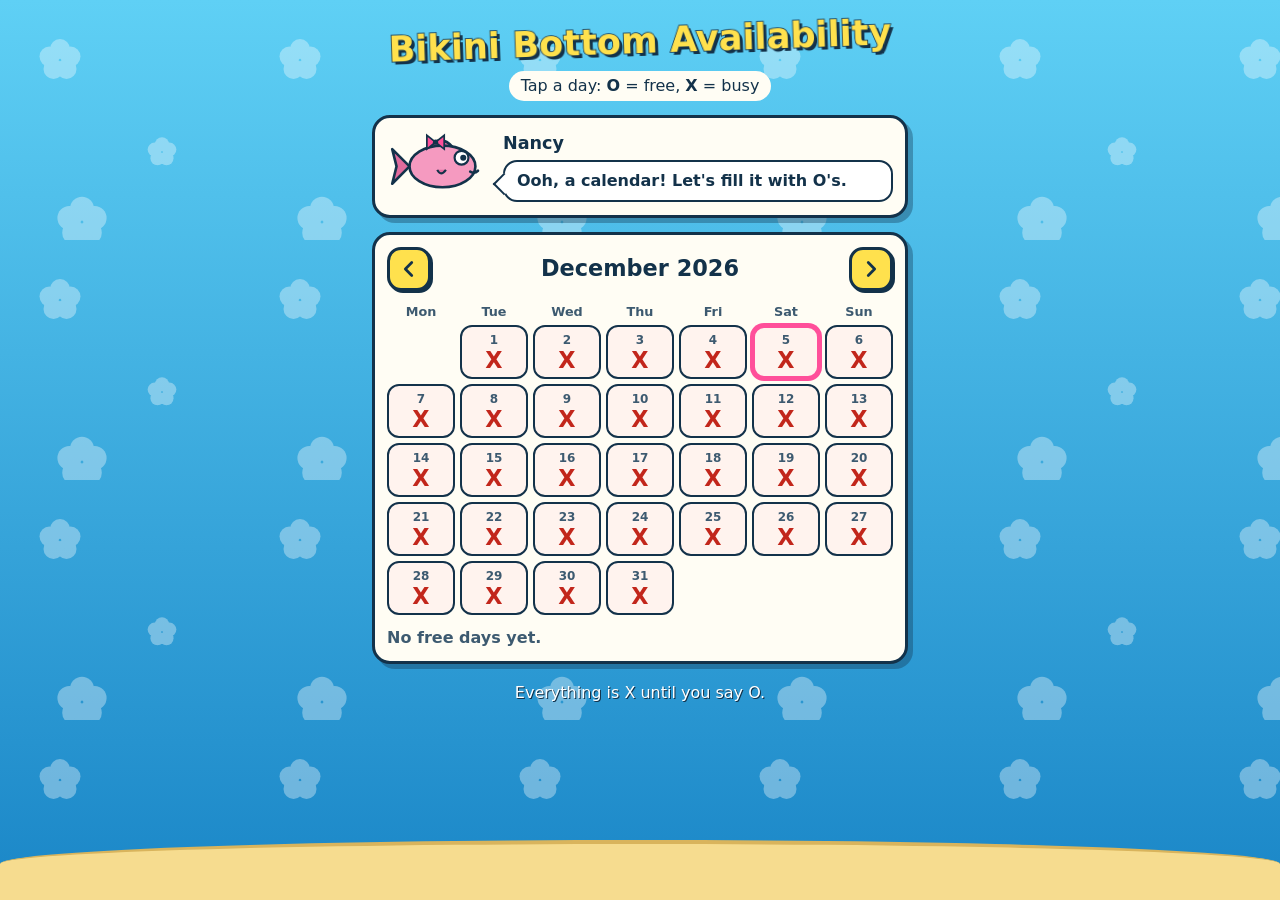
==== index.html @ 082f7598 "Add incidental fish cast with monthly featured fish and reactions" ====
<!DOCTYPE html>
<html lang="en">
<head>
  <meta charset="UTF-8">
  <meta name="viewport" content="width=device-width, initial-scale=1">
  <meta name="description" content="Bikini Bottom availability — mark each day O (free) or X (busy).">
  <title>Bikini Bottom Availability</title>
  <link rel="stylesheet" href="style.css">
  <script src="app.js" defer></script>
</head>
<body>
  <div class="bubbles" aria-hidden="true"><span></span><span></span><span></span><span></span><span></span><span></span></div>
  <div class="swimmers" aria-hidden="true"><span></span><span></span></div>
  <header class="site-header">
    <div class="wrap">
      <h1>Bikini Bottom Availability</h1>
      <p class="tagline">Tap a day: <strong>O</strong> = free, <strong>X</strong> = busy</p>
    </div>
  </header>

  <main class="wrap">
    <section class="card cast" aria-label="Fish of the month">
      <div id="cast-art" class="cast-art" aria-hidden="true"></div>
      <div class="cast-text">
        <h2 id="cast-name" class="cast-name">Fish</h2>
        <p id="cast-line" class="cast-line" aria-live="polite"></p>
      </div>
    </section>

    <section class="card calendar" aria-labelledby="month-label">
      <div class="calendar-nav">
        <button type="button" class="icon-btn" id="prev-month" aria-label="Previous month">
          <svg viewBox="0 0 24 24" width="22" height="22" fill="none" stroke="currentColor" stroke-width="3" stroke-linecap="round" stroke-linejoin="round" aria-hidden="true">
            <path d="M15 5l-7 7 7 7"></path>
          </svg>
        </button>
        <h2 id="month-label" class="month-label">Month</h2>
        <button type="button" class="icon-btn" id="next-month" aria-label="Next month">
          <svg viewBox="0 0 24 24" width="22" height="22" fill="none" stroke="currentColor" stroke-width="3" stroke-linecap="round" stroke-linejoin="round" aria-hidden="true">
            <path d="M9 5l7 7-7 7"></path>
          </svg>
        </button>
      </div>

      <div class="weekdays" aria-hidden="true">
        <span>Mon</span><span>Tue</span><span>Wed</span><span>Thu</span><span>Fri</span><span>Sat</span><span>Sun</span>
      </div>
      <div id="calendar-grid" class="calendar-grid"></div>

      <div class="calendar-footer">
        <p id="month-summary" class="month-summary" aria-live="polite"></p>
        <button type="button" class="btn" id="today-btn">Today</button>
      </div>
    </section>
  </main>

  <footer class="site-footer">
    <div class="wrap">
      <p>Everything is X until you say O.</p>
    </div>
  </footer>
</body>
</html>
---- style.css ----
/* Bikini Bottom Availability — ocean, sky flowers, sand */
:root {
  color-scheme: light dark;
  --sea-top: #5fd0f5;
  --sea-bottom: #1a86c7;
  --sand: #f6dc8f;
  --sand-edge: #d9b45c;
  --flower: rgba(255, 255, 255, 0.35);
  --surface: #fffdf4;
  --text: #13324a;
  --text-soft: #3d5a70;
  --line: #13324a;
  --free: #11804a;
  --free-bg: #c9f3d8;
  --busy: #c2261b;
  --busy-bg: #fff3ee;
  --accent: #ff4f9a;
  --yellow: #ffe14d;
  --radius: 18px;
  --font-cartoon: "Chalkboard SE", "Comic Sans MS", "Marker Felt", "Arial Rounded MT Bold", system-ui, sans-serif;
  font-family: system-ui, -apple-system, "Segoe UI", Roboto, sans-serif;
}

@media (prefers-color-scheme: dark) {
  :root {
    --sea-top: #0b3557;
    --sea-bottom: #04131f;
    --sand: #3b3324;
    --sand-edge: #5a4c30;
    --flower: rgba(120, 220, 255, 0.12);
    --surface: #0f2233;
    --text: #e6f6ff;
    --text-soft: #a9c6d8;
    --line: #6fd2ff;
    --free: #6ff0a6;
    --free-bg: #12402b;
    --busy: #ff9b8f;
    --busy-bg: #1a2a3a;
    --accent: #ff7ab8;
    --yellow: #ffe680;
  }
}

* { box-sizing: border-box; }

body {
  position: relative;
  min-height: 100vh;
  margin: 0;
  overflow-x: hidden;
  color: var(--text);
  line-height: 1.4;
  background: linear-gradient(var(--sea-top), var(--sea-bottom)) fixed;
}

/* Sky flowers: a tiled SVG layer tinted by --flower via mask */
body::before {
  content: "";
  position: fixed;
  inset: 0;
  z-index: -1;
  background: var(--flower);
  -webkit-mask: url("data:image/svg+xml,%3Csvg xmlns='http://www.w3.org/2000/svg' width='240' height='240'%3E%3Cg%3E%3Ccircle cx='60' cy='49' r='10'/%3E%3Ccircle cx='70.5' cy='56.6' r='10'/%3E%3Ccircle cx='66.5' cy='68.9' r='10'/%3E%3Ccircle cx='53.5' cy='68.9' r='10'/%3E%3Ccircle cx='49.5' cy='56.6' r='10'/%3E%3C/g%3E%3Cg transform='translate(120 110) scale(.7)'%3E%3Ccircle cx='60' cy='49' r='10'/%3E%3Ccircle cx='70.5' cy='56.6' r='10'/%3E%3Ccircle cx='66.5' cy='68.9' r='10'/%3E%3Ccircle cx='53.5' cy='68.9' r='10'/%3E%3Ccircle cx='49.5' cy='56.6' r='10'/%3E%3C/g%3E%3Cg transform='translate(10 150) scale(1.2)'%3E%3Ccircle cx='60' cy='49' r='10'/%3E%3Ccircle cx='70.5' cy='56.6' r='10'/%3E%3Ccircle cx='66.5' cy='68.9' r='10'/%3E%3Ccircle cx='53.5' cy='68.9' r='10'/%3E%3Ccircle cx='49.5' cy='56.6' r='10'/%3E%3C/g%3E%3C/svg%3E") 0 0 / 240px 240px;
  mask: url("data:image/svg+xml,%3Csvg xmlns='http://www.w3.org/2000/svg' width='240' height='240'%3E%3Cg%3E%3Ccircle cx='60' cy='49' r='10'/%3E%3Ccircle cx='70.5' cy='56.6' r='10'/%3E%3Ccircle cx='66.5' cy='68.9' r='10'/%3E%3Ccircle cx='53.5' cy='68.9' r='10'/%3E%3Ccircle cx='49.5' cy='56.6' r='10'/%3E%3C/g%3E%3Cg transform='translate(120 110) scale(.7)'%3E%3Ccircle cx='60' cy='49' r='10'/%3E%3Ccircle cx='70.5' cy='56.6' r='10'/%3E%3Ccircle cx='66.5' cy='68.9' r='10'/%3E%3Ccircle cx='53.5' cy='68.9' r='10'/%3E%3Ccircle cx='49.5' cy='56.6' r='10'/%3E%3C/g%3E%3Cg transform='translate(10 150) scale(1.2)'%3E%3Ccircle cx='60' cy='49' r='10'/%3E%3Ccircle cx='70.5' cy='56.6' r='10'/%3E%3Ccircle cx='66.5' cy='68.9' r='10'/%3E%3Ccircle cx='53.5' cy='68.9' r='10'/%3E%3Ccircle cx='49.5' cy='56.6' r='10'/%3E%3C/g%3E%3C/svg%3E") 0 0 / 240px 240px;
}

/* Sandy sea floor */
body::after {
  content: "";
  position: fixed;
  left: 0;
  right: 0;
  bottom: 0;
  z-index: -1;
  height: 56px;
  background: var(--sand);
  border-top: 4px solid var(--sand-edge);
  border-radius: 50% 50% 0 0 / 24px 24px 0 0;
}

/* Rising bubbles */
.bubbles {
  position: fixed;
  inset: 0;
  z-index: -1;
  pointer-events: none;
  overflow: hidden;
}

.bubbles span {
  position: absolute;
  bottom: -40px;
  width: 14px;
  height: 14px;
  border: 2px solid rgba(255, 255, 255, 0.7);
  border-radius: 50%;
  animation: rise 11s linear infinite;
}

.bubbles span:nth-child(1) { left: 6%; animation-delay: 0s; }
.bubbles span:nth-child(2) { left: 18%; width: 22px; height: 22px; animation-delay: 4s; animation-duration: 14s; }
.bubbles span:nth-child(3) { left: 35%; width: 10px; height: 10px; animation-delay: 7s; }
.bubbles span:nth-child(4) { left: 62%; width: 18px; height: 18px; animation-delay: 2s; animation-duration: 13s; }
.bubbles span:nth-child(5) { left: 80%; animation-delay: 6s; }
.bubbles span:nth-child(6) { left: 92%; width: 24px; height: 24px; animation-delay: 9s; animation-duration: 16s; }

@keyframes rise {
  to { transform: translate(12px, -110vh); }
}

/* Silhouette fish drifting across the background */
.swimmers {
  position: fixed;
  inset: 0;
  z-index: -1;
  pointer-events: none;
  overflow: hidden;
}

.swimmers span {
  position: absolute;
  left: -80px;
  width: 54px;
  height: 30px;
  background: rgba(19, 50, 74, 0.22);
  clip-path: polygon(0 15%, 22% 50%, 0 85%, 10% 50%, 0 15%, 30% 50%, 0 85%, 28% 50%, 45% 10%, 85% 15%, 100% 50%, 85% 85%, 45% 90%, 28% 50%);
  border-radius: 50%;
  animation: swim 26s linear infinite;
}

.swimmers span:nth-child(1) { top: 30%; }
.swimmers span:nth-child(2) { top: 62%; width: 36px; height: 20px; animation-duration: 34s; animation-delay: -14s; }

@keyframes swim {
  to { transform: translateX(calc(100vw + 160px)); }
}

@media (prefers-reduced-motion: reduce) {
  .bubbles,
  .swimmers { display: none; }
  .cast-art.is-wiggling { animation: none; }
}

.wrap {
  max-width: 560px;
  margin: 0 auto;
  padding: 0 12px;
}

.site-header { padding: 22px 0 14px; text-align: center; }

.site-header h1 {
  margin: 0;
  font-family: var(--font-cartoon);
  font-size: clamp(1.6rem, 7vw, 2.2rem);
  line-height: 1.1;
  color: var(--yellow);
  -webkit-text-stroke: 1.5px #13324a;
  paint-order: stroke fill;
  text-shadow: 3px 3px 0 #13324a;
  transform: rotate(-2deg);
}

.tagline {
  display: inline-block;
  margin: 10px 0 0;
  padding: 4px 12px;
  border-radius: 999px;
  background: var(--surface);
  color: var(--text);
}

.card {
  background: var(--surface);
  border: 3px solid var(--line);
  border-radius: var(--radius);
  padding: 12px;
  box-shadow: 5px 5px 0 rgba(19, 50, 74, 0.35);
}

.cast {
  display: flex;
  align-items: center;
  gap: 12px;
  margin-bottom: 14px;
}

.cast-art {
  flex: none;
  width: 104px;
  transform-origin: 50% 60%;
}

.cast-art svg { display: block; width: 100%; height: auto; }

.cast-art.is-wiggling { animation: wiggle 0.5s ease-in-out; }

@keyframes wiggle {
  25% { transform: rotate(-8deg) translateY(-3px); }
  50% { transform: rotate(6deg); }
  75% { transform: rotate(-3deg); }
}

.cast-text { position: relative; flex: 1; min-width: 0; }

.cast-name {
  margin: 0 0 4px;
  font-family: var(--font-cartoon);
  font-size: 1.1rem;
}

/* Speech bubble */
.cast-line {
  position: relative;
  margin: 0;
  padding: 8px 12px;
  border: 2px solid var(--line);
  border-radius: 14px;
  background: #fff;
  color: #13324a;
  font-weight: 600;
}

.cast-line::before {
  content: "";
  position: absolute;
  left: -9px;
  top: 14px;
  width: 14px;
  height: 14px;
  background: #fff;
  border-left: 2px solid var(--line);
  border-bottom: 2px solid var(--line);
  transform: rotate(45deg);
}

.calendar-nav {
  display: flex;
  align-items: center;
  justify-content: space-between;
  gap: 8px;
}

.month-label {
  margin: 0;
  font-family: var(--font-cartoon);
  font-size: 1.4rem;
  text-align: center;
}

.icon-btn,
.btn {
  min-width: 44px;
  min-height: 44px;
  border: 3px solid var(--line);
  border-radius: 14px;
  background: var(--yellow);
  color: #13324a;
  font: inherit;
  font-weight: 700;
  cursor: pointer;
  box-shadow: 2px 2px 0 var(--line);
}

.icon-btn:active,
.btn:active { transform: translate(2px, 2px); box-shadow: none; }

.icon-btn { display: grid; place-items: center; padding: 0; }
.btn { padding: 0 18px; font-family: var(--font-cartoon); }
.btn[hidden] { display: none; }

.icon-btn:focus-visible,
.btn:focus-visible,
.day:focus-visible {
  outline: 3px solid var(--accent);
  outline-offset: 2px;
}

.weekdays,
.calendar-grid {
  display: grid;
  grid-template-columns: repeat(7, 1fr);
  gap: 5px;
}

.weekdays {
  margin: 12px 0 4px;
  font-size: 0.8rem;
  font-weight: 700;
  color: var(--text-soft);
  text-align: center;
}

.day {
  display: flex;
  flex-direction: column;
  align-items: center;
  justify-content: center;
  min-height: 54px;
  padding: 4px 0;
  border: 2px solid var(--line);
  border-radius: 12px;
  background: var(--busy-bg);
  color: var(--text);
  font: inherit;
  cursor: pointer;
  -webkit-tap-highlight-color: transparent;
  transition: background-color 0.15s, transform 0.1s;
}

.day:active { transform: scale(0.94); }

.day-num { font-size: 0.75rem; font-weight: 600; color: var(--text-soft); }

.mark {
  font-family: var(--font-cartoon);
  font-size: 1.4rem;
  font-weight: 800;
  line-height: 1;
  color: var(--busy);
}

.day.is-free { background: var(--free-bg); }
.day.is-free .mark { color: var(--free); }

.day.is-today {
  border-width: 3px;
  border-color: var(--accent);
  box-shadow: 0 0 0 2px var(--accent);
}

.calendar-footer {
  display: flex;
  align-items: center;
  justify-content: space-between;
  gap: 8px;
  margin-top: 12px;
}

.month-summary { margin: 0; font-weight: 600; color: var(--text-soft); }

.site-footer {
  padding: 18px 0 80px;
  text-align: center;
  font-family: var(--font-cartoon);
  color: #fff;
  text-shadow: 1px 1px 0 #13324a;
}

.site-footer p { margin: 0; }
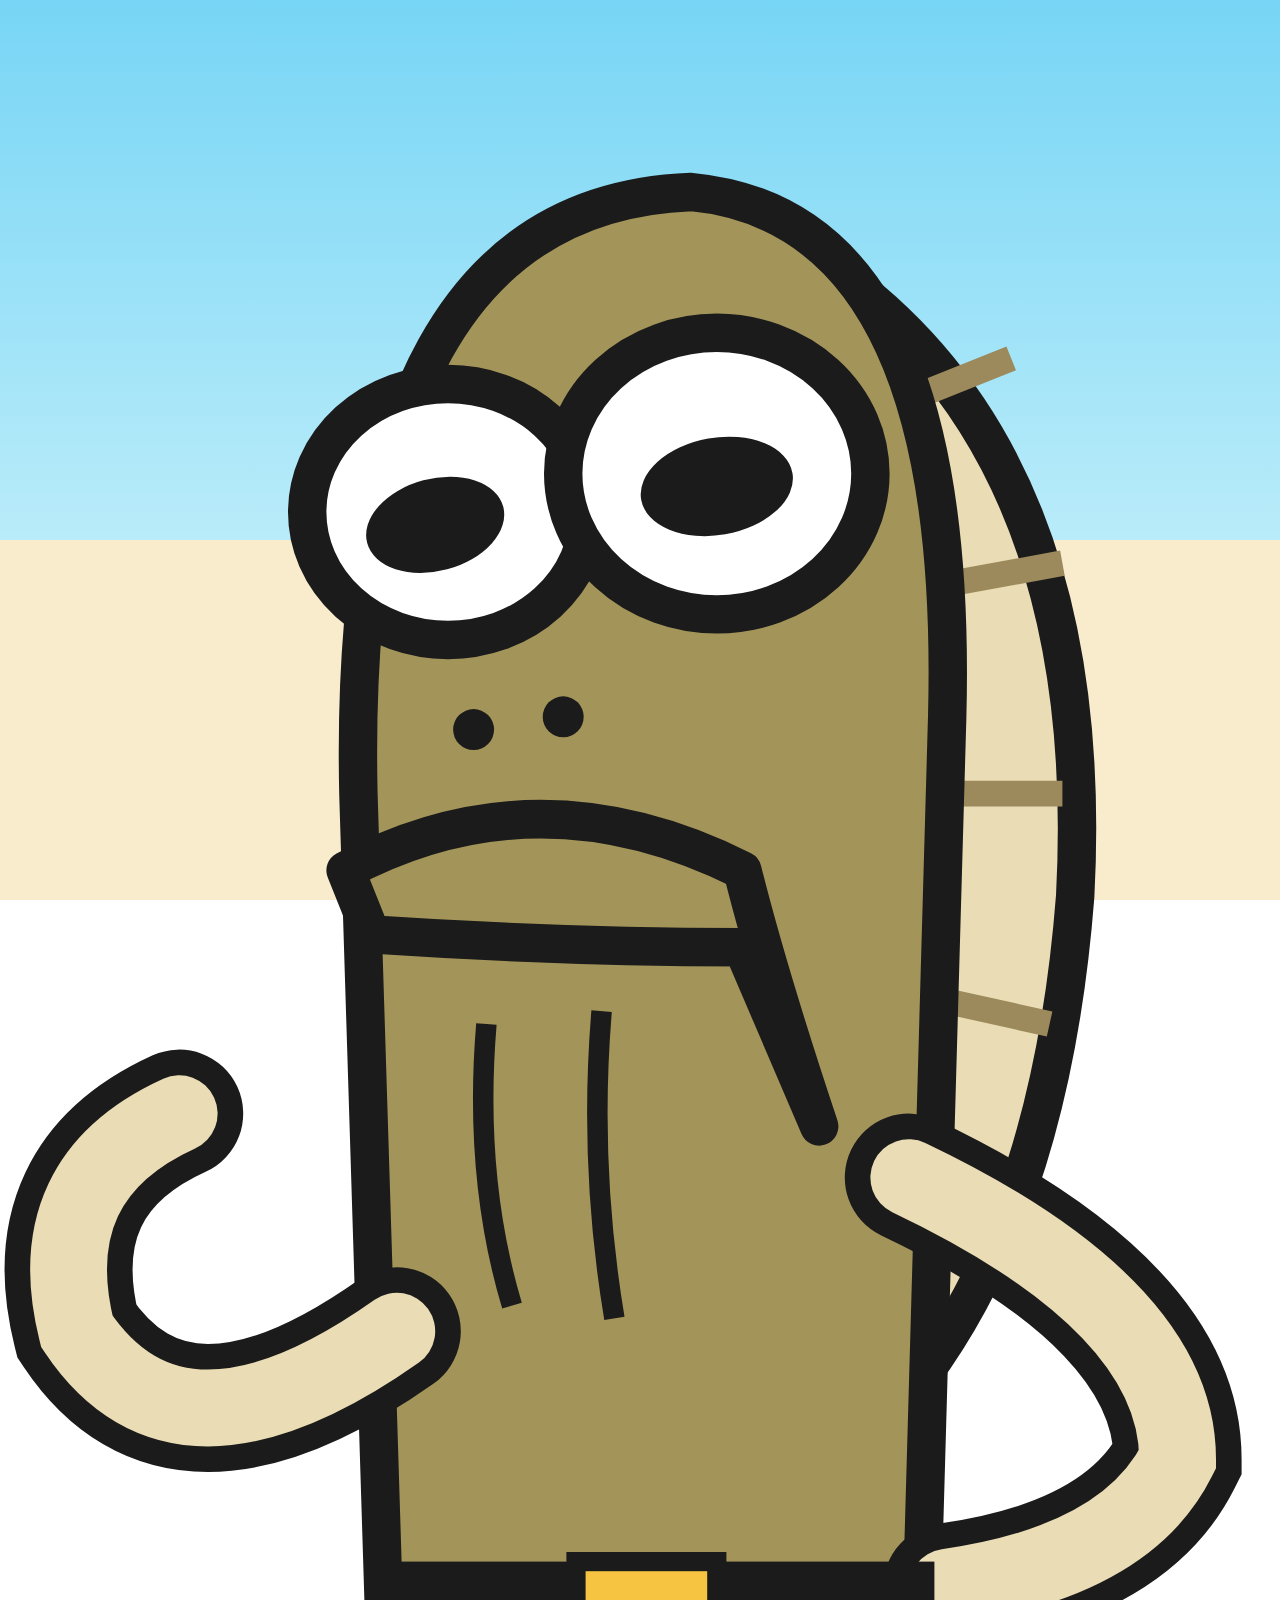
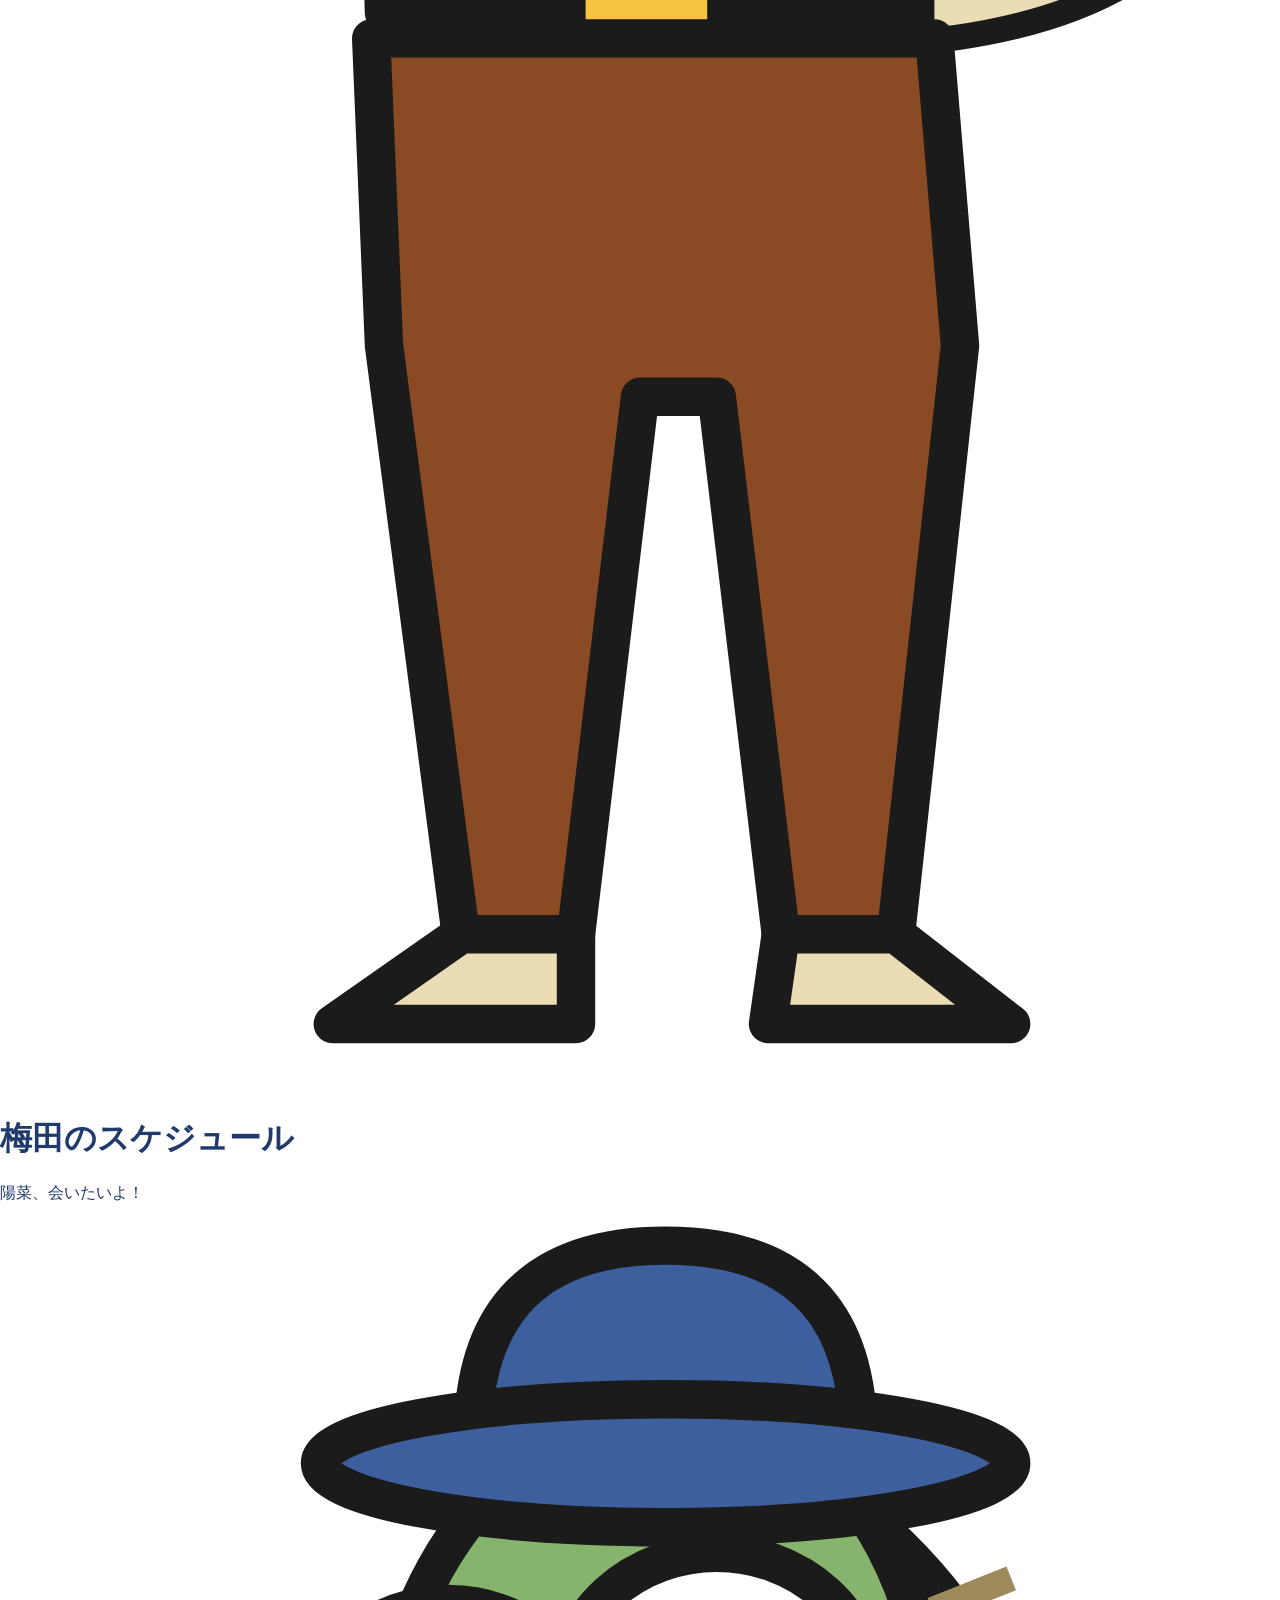
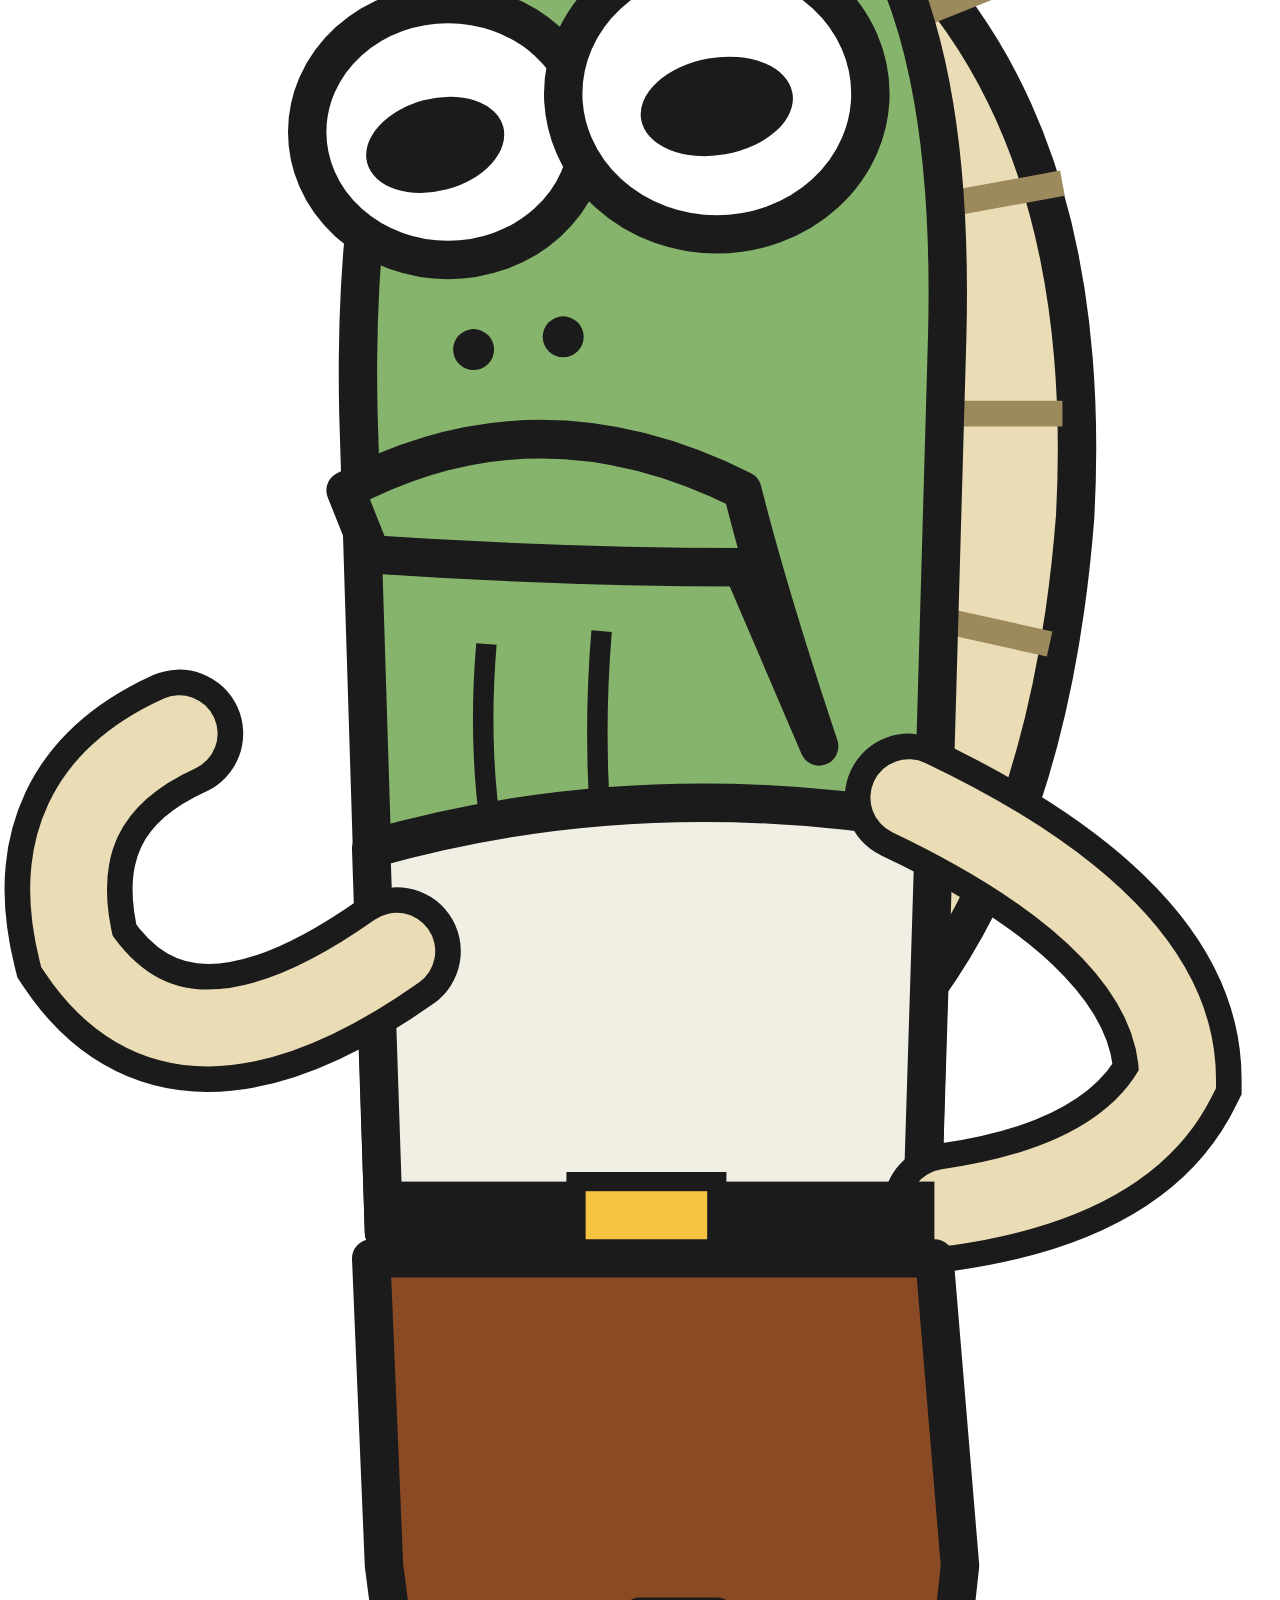
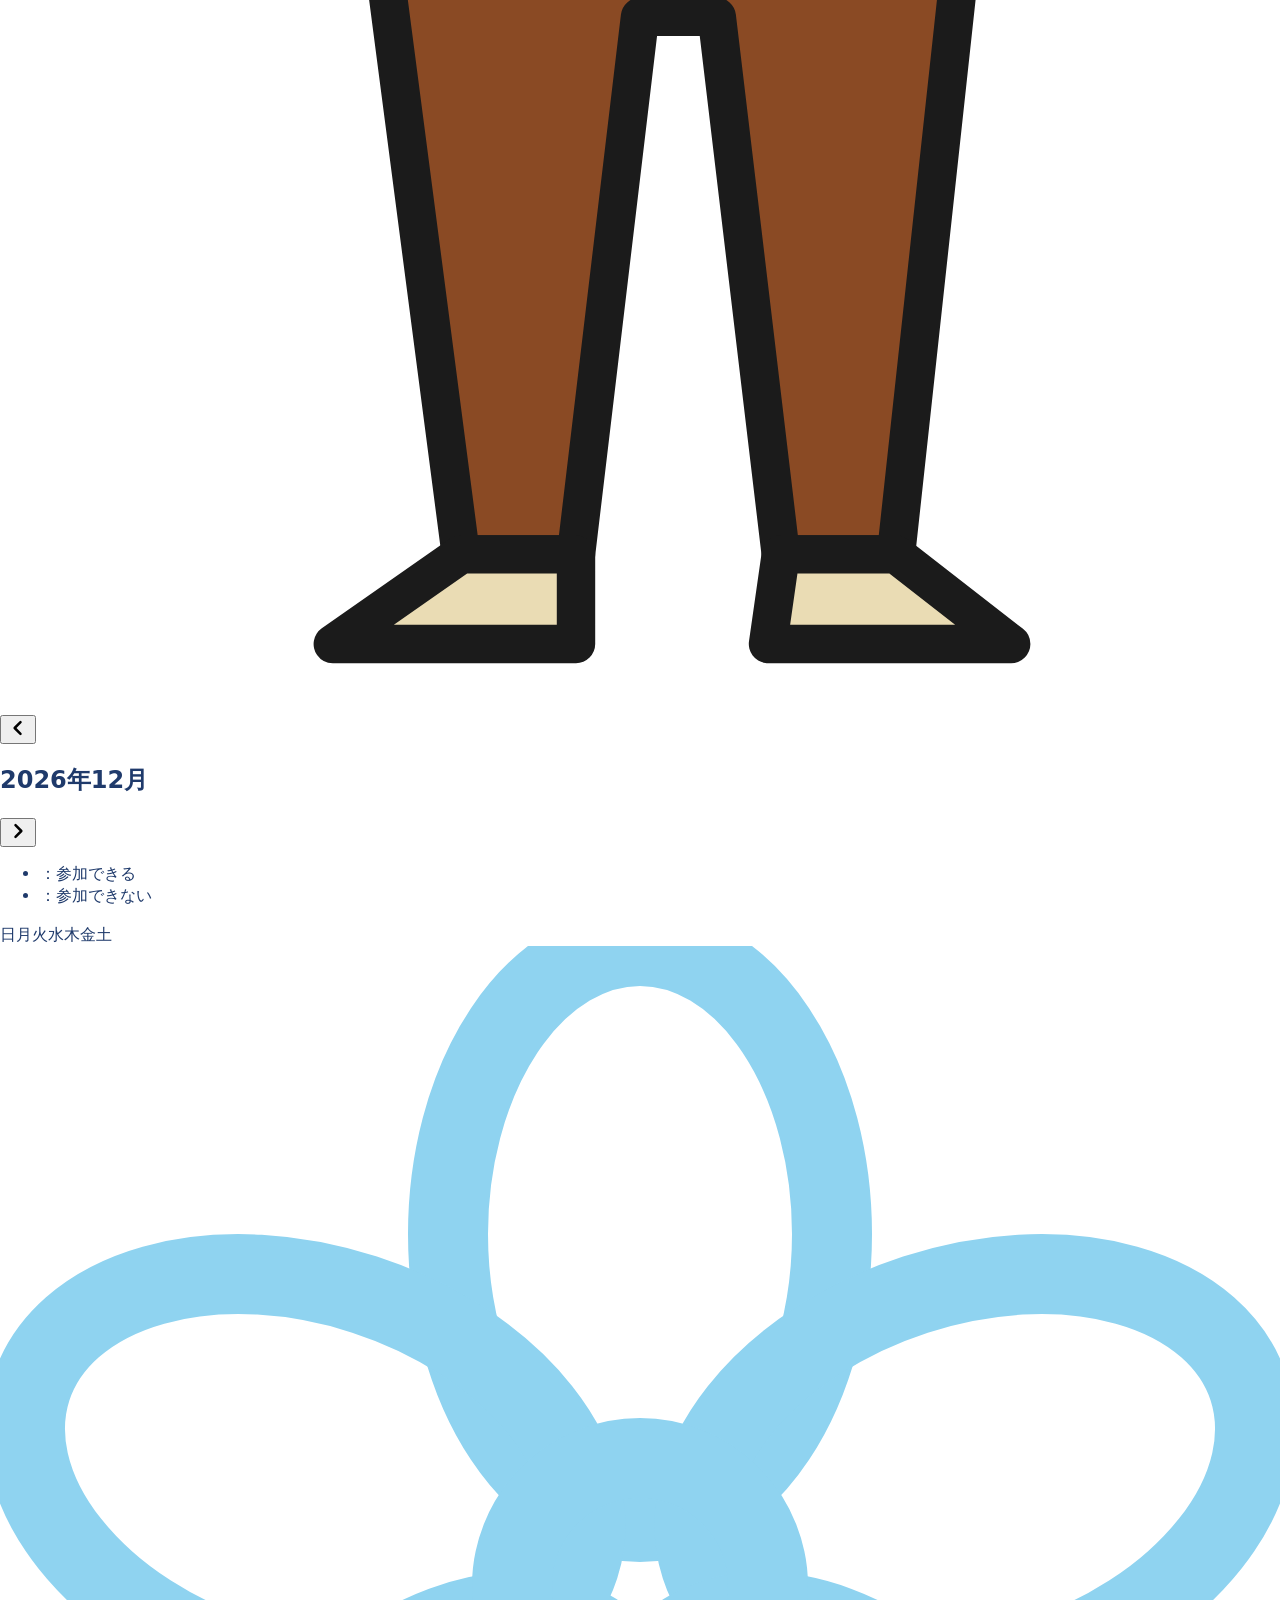
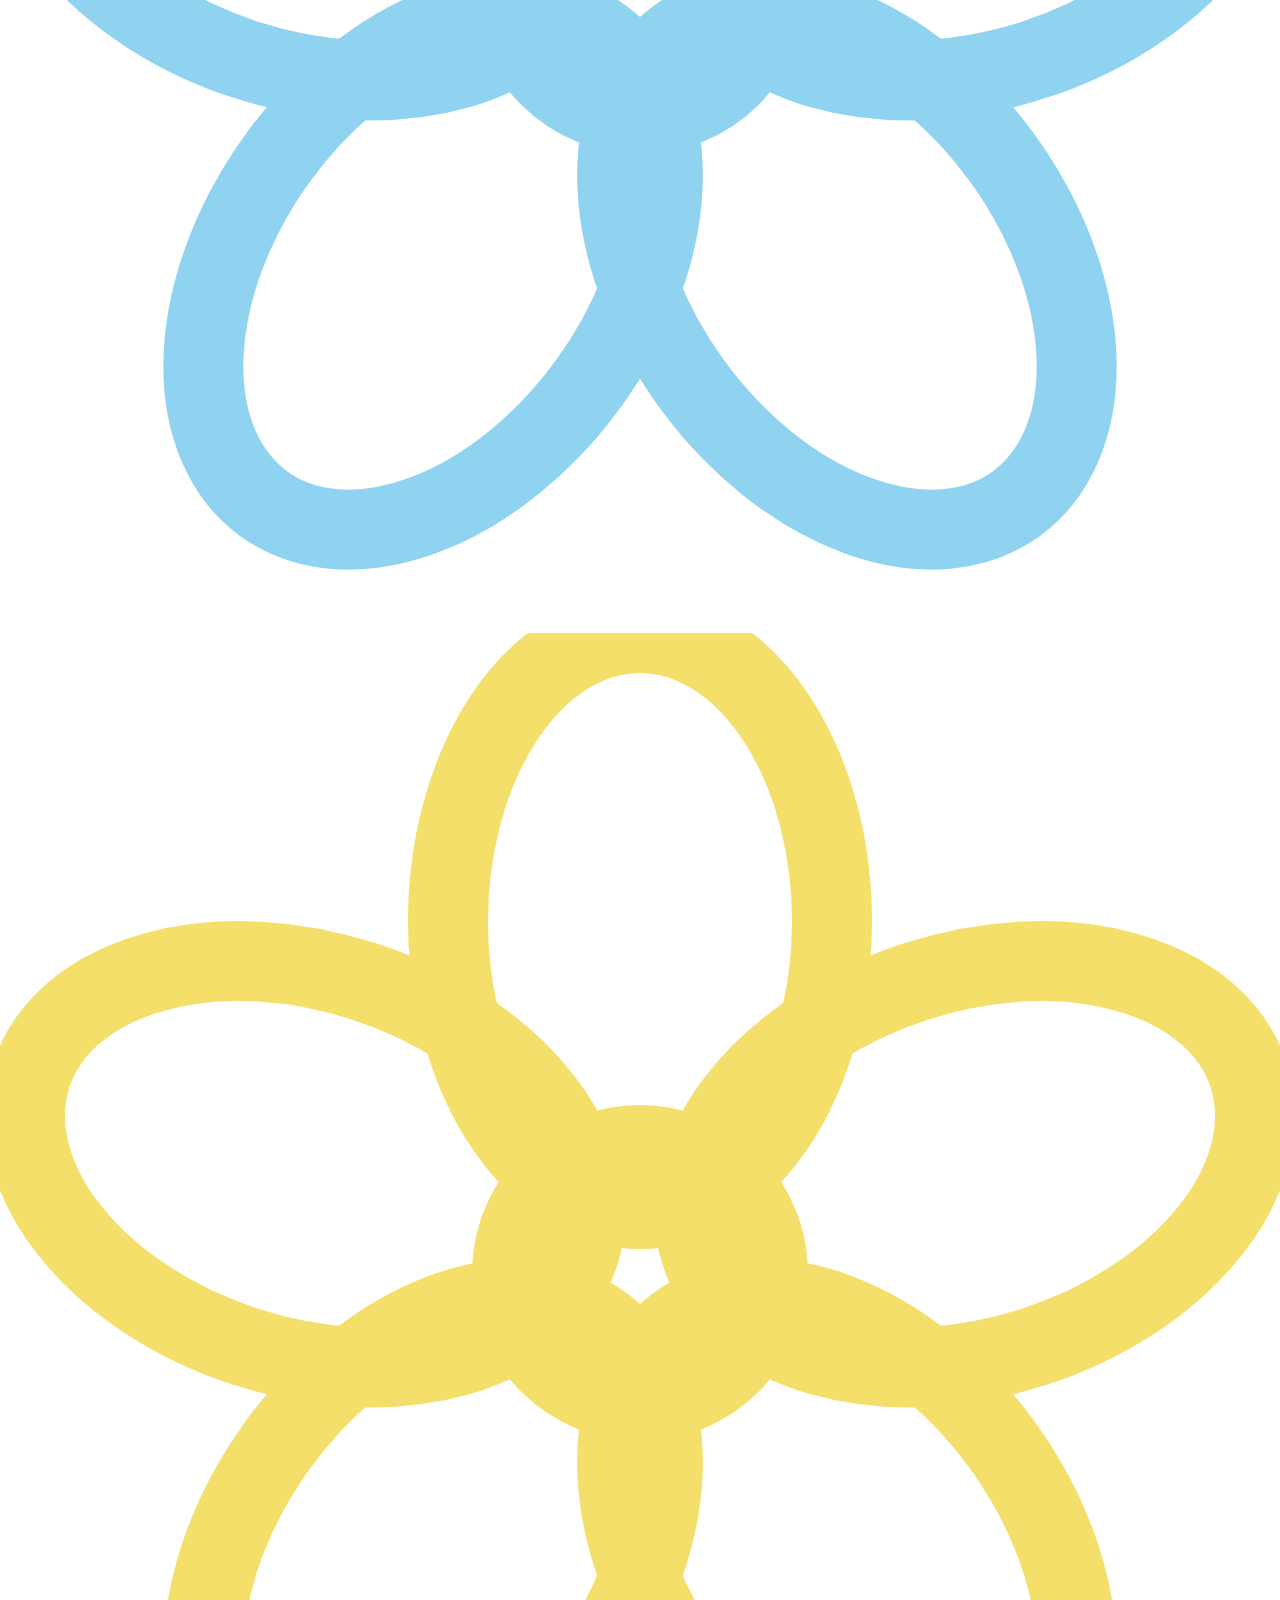
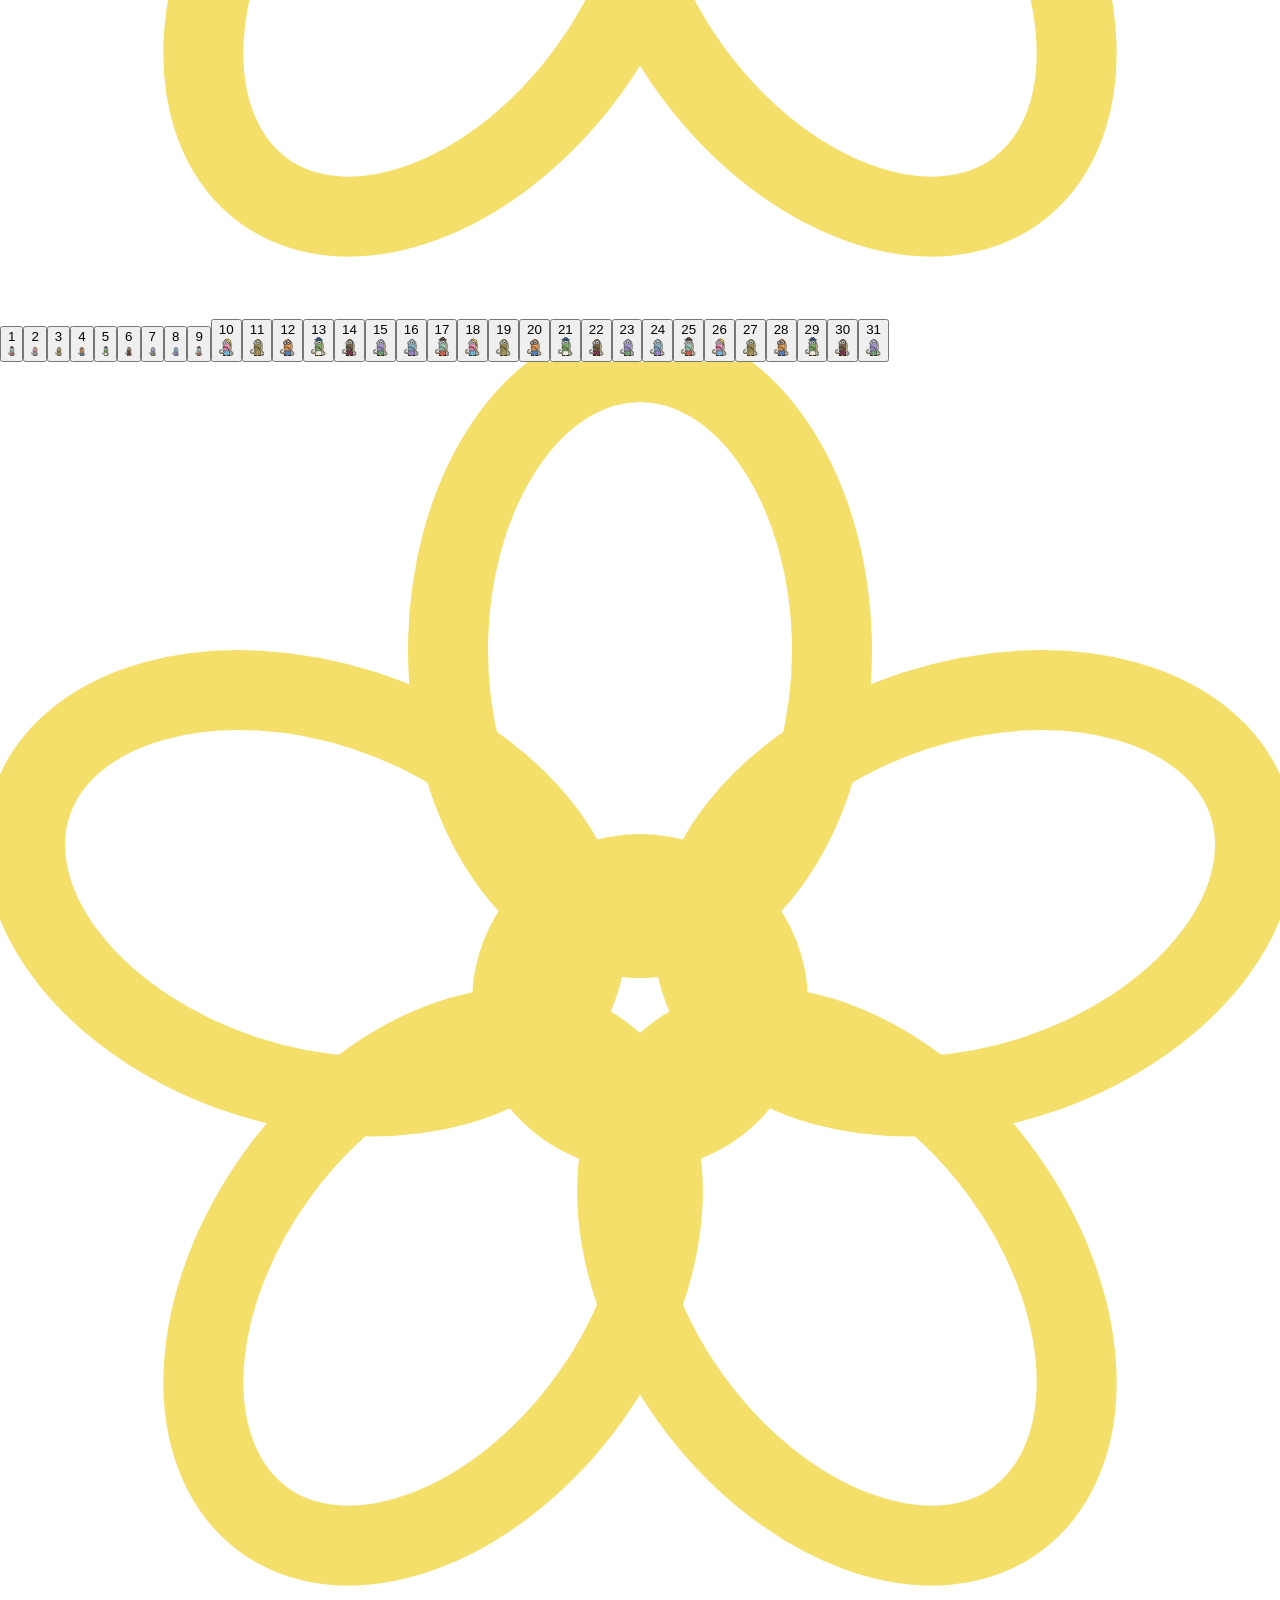
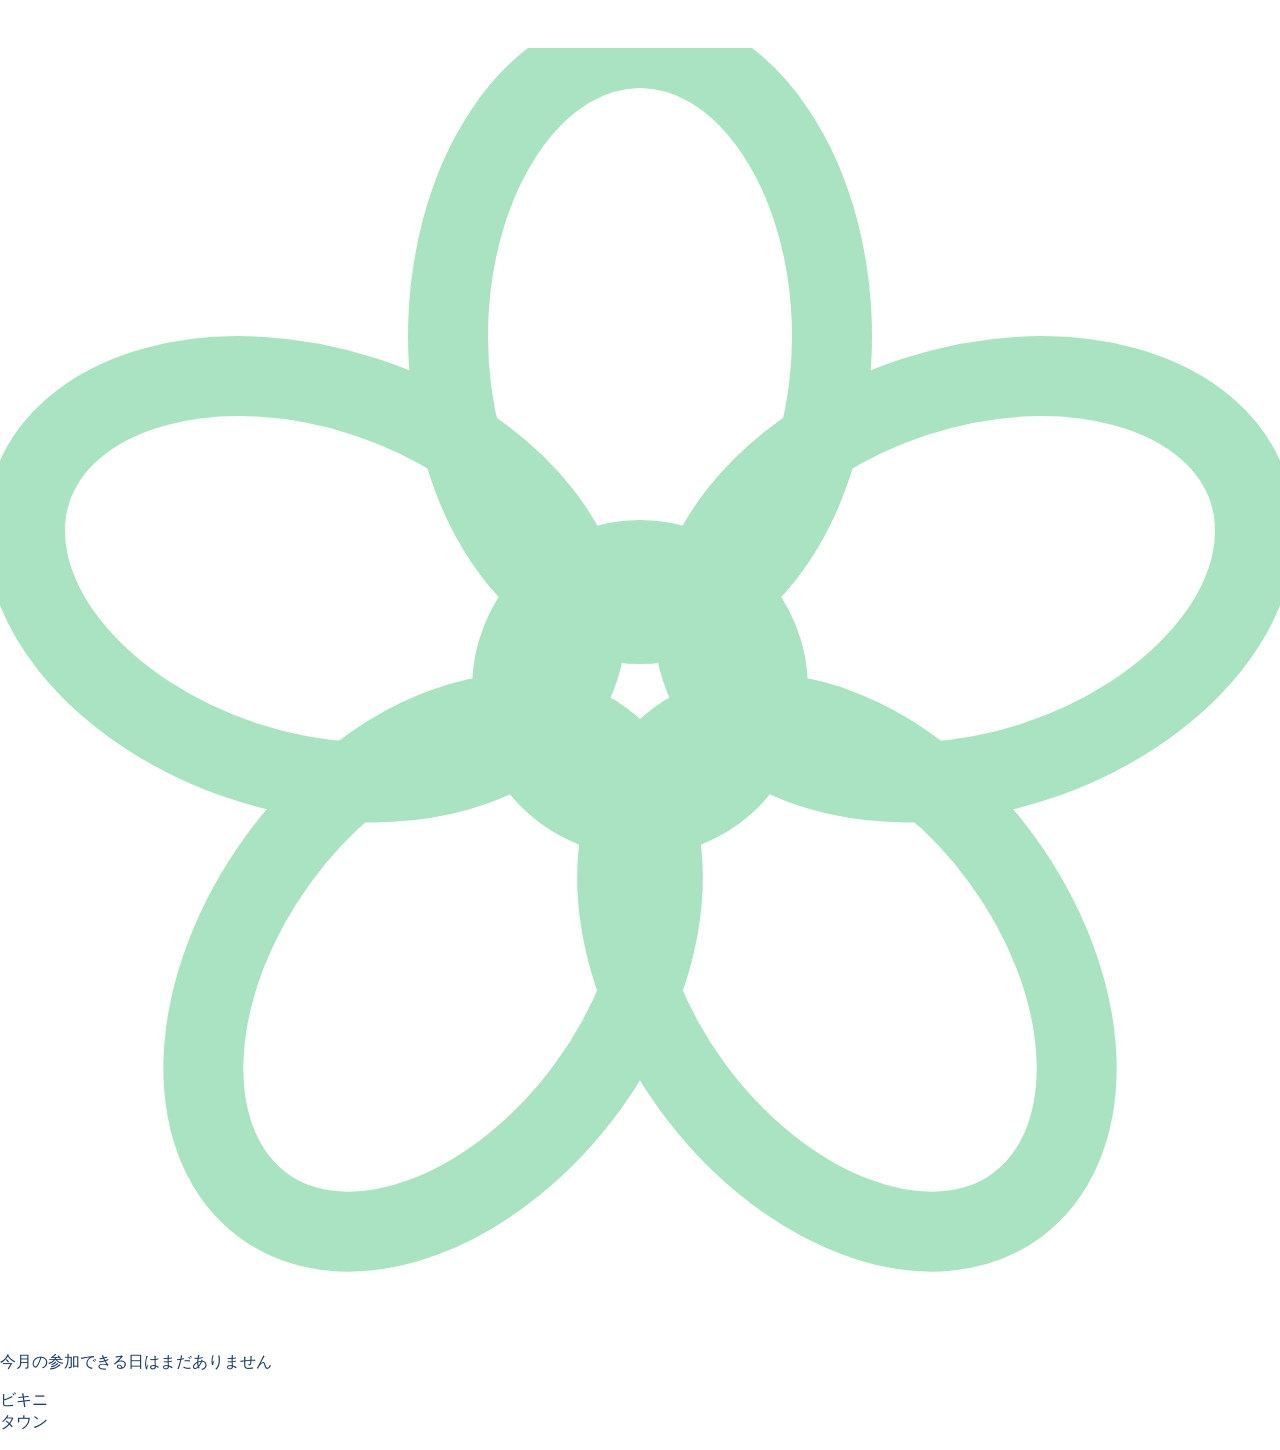
==== commit 56faff69: "Japanese reference-style calendar with Fred-style fish cast" ====
--- a/index.html
+++ b/index.html
@@ -1,63 +1,63 @@
 <!DOCTYPE html>
-<html lang="en">
+<html lang="ja">
 <head>
   <meta charset="UTF-8">
   <meta name="viewport" content="width=device-width, initial-scale=1">
-  <meta name="description" content="Bikini Bottom availability — mark each day O (free) or X (busy).">
-  <title>Bikini Bottom Availability</title>
+  <meta name="description" content="梅田のスケジュール — 日付をタップして ○（参加できる）と ×（参加できない）を切り替え。">
+  <title>梅田のスケジュール</title>
   <link rel="stylesheet" href="style.css">
   <script src="app.js" defer></script>
 </head>
 <body>
   <div class="bubbles" aria-hidden="true"><span></span><span></span><span></span><span></span><span></span><span></span></div>
-  <div class="swimmers" aria-hidden="true"><span></span><span></span></div>
-  <header class="site-header">
-    <div class="wrap">
-      <h1>Bikini Bottom Availability</h1>
-      <p class="tagline">Tap a day: <strong>O</strong> = free, <strong>X</strong> = busy</p>
+
+  <header class="banner">
+    <div class="banner-inner">
+      <div id="fish-left" class="banner-fish banner-fish--left" aria-hidden="true"></div>
+      <div class="banner-center">
+        <h1 class="sign">梅田のスケジュール</h1>
+        <p id="speech" class="speech">陽菜、会いたいよ！</p>
+      </div>
+      <div id="fish-right" class="banner-fish banner-fish--right" aria-hidden="true"></div>
     </div>
   </header>
 
-  <main class="wrap">
-    <section class="card cast" aria-label="Fish of the month">
-      <div id="cast-art" class="cast-art" aria-hidden="true"></div>
-      <div class="cast-text">
-        <h2 id="cast-name" class="cast-name">Fish</h2>
-        <p id="cast-line" class="cast-line" aria-live="polite"></p>
-      </div>
-    </section>
-
-    <section class="card calendar" aria-labelledby="month-label">
-      <div class="calendar-nav">
-        <button type="button" class="icon-btn" id="prev-month" aria-label="Previous month">
-          <svg viewBox="0 0 24 24" width="22" height="22" fill="none" stroke="currentColor" stroke-width="3" stroke-linecap="round" stroke-linejoin="round" aria-hidden="true">
+  <main class="board">
+    <div class="toolbar">
+      <div class="month-nav">
+        <button type="button" class="pill-btn" id="prev-month" aria-label="前の月">
+          <svg viewBox="0 0 24 24" width="20" height="20" fill="none" stroke="currentColor" stroke-width="3" stroke-linecap="round" stroke-linejoin="round" aria-hidden="true">
             <path d="M15 5l-7 7 7 7"></path>
           </svg>
         </button>
-        <h2 id="month-label" class="month-label">Month</h2>
-        <button type="button" class="icon-btn" id="next-month" aria-label="Next month">
-          <svg viewBox="0 0 24 24" width="22" height="22" fill="none" stroke="currentColor" stroke-width="3" stroke-linecap="round" stroke-linejoin="round" aria-hidden="true">
+        <h2 id="month-label" class="month-label">2026年1月</h2>
+        <button type="button" class="pill-btn" id="next-month" aria-label="次の月">
+          <svg viewBox="0 0 24 24" width="20" height="20" fill="none" stroke="currentColor" stroke-width="3" stroke-linecap="round" stroke-linejoin="round" aria-hidden="true">
             <path d="M9 5l7 7-7 7"></path>
           </svg>
         </button>
       </div>
+      <ul class="legend">
+        <li><span class="mark mark--free" aria-hidden="true"></span>：参加できる</li>
+        <li><span class="mark mark--busy" aria-hidden="true"></span>：参加できない</li>
+      </ul>
+    </div>
 
+    <div class="calendar">
       <div class="weekdays" aria-hidden="true">
-        <span>Mon</span><span>Tue</span><span>Wed</span><span>Thu</span><span>Fri</span><span>Sat</span><span>Sun</span>
+        <span class="sun">日</span><span>月</span><span>火</span><span>水</span><span>木</span><span>金</span><span class="sat">土</span>
       </div>
       <div id="calendar-grid" class="calendar-grid"></div>
+    </div>
 
-      <div class="calendar-footer">
-        <p id="month-summary" class="month-summary" aria-live="polite"></p>
-        <button type="button" class="btn" id="today-btn">Today</button>
-      </div>
-    </section>
+    <div class="board-footer">
+      <p id="month-summary" class="month-summary" aria-live="polite"></p>
+      <button type="button" class="pill-btn pill-btn--text" id="today-btn">今日</button>
+    </div>
   </main>
 
   <footer class="site-footer">
-    <div class="wrap">
-      <p>Everything is X until you say O.</p>
-    </div>
+    <p class="signpost">ビキニ<br>タウン</p>
   </footer>
 </body>
 </html>
--- a/style.css
+++ b/style.css
@@ -1,81 +1,53 @@
-/* Bikini Bottom Availability — ocean, sky flowers, sand */
+/* 梅田のスケジュール — Bikini Bottom calendar */
 :root {
-  color-scheme: light dark;
-  --sea-top: #5fd0f5;
-  --sea-bottom: #1a86c7;
-  --sand: #f6dc8f;
-  --sand-edge: #d9b45c;
-  --flower: rgba(255, 255, 255, 0.35);
-  --surface: #fffdf4;
-  --text: #13324a;
-  --text-soft: #3d5a70;
-  --line: #13324a;
-  --free: #11804a;
-  --free-bg: #c9f3d8;
-  --busy: #c2261b;
-  --busy-bg: #fff3ee;
-  --accent: #ff4f9a;
-  --yellow: #ffe14d;
-  --radius: 18px;
-  --font-cartoon: "Chalkboard SE", "Comic Sans MS", "Marker Felt", "Arial Rounded MT Bold", system-ui, sans-serif;
-  font-family: system-ui, -apple-system, "Segoe UI", Roboto, sans-serif;
+  color-scheme: light;
+  --sea-top: #3cc3f0;
+  --sea-bottom: #9be3f7;
+  --sand: #f4e3b5;
+  --sand-edge: #e2c98a;
+  --paper: #fbf5e6;
+  --paper-edge: #e3d3ab;
+  --wood: #9a6a3c;
+  --wood-dark: #5a3a1e;
+  --grid-line: #a8d8ee;
+  --head-bg: #e8f6fc;
+  --navy: #1f3a6b;
+  --red: #d8344a;
+  --free: #e8506a;
+  --busy: #2a56a8;
+  --text-soft: #5c5040;
+  --today: #f5b400;
+  --font: "Hiragino Maru Gothic ProN", "Hiragino Sans", "Yu Gothic", "Meiryo", system-ui, sans-serif;
+  font-family: var(--font);
 }
 
 @media (prefers-color-scheme: dark) {
   :root {
-    --sea-top: #0b3557;
-    --sea-bottom: #04131f;
-    --sand: #3b3324;
-    --sand-edge: #5a4c30;
-    --flower: rgba(120, 220, 255, 0.12);
-    --surface: #0f2233;
-    --text: #e6f6ff;
-    --text-soft: #a9c6d8;
-    --line: #6fd2ff;
-    --free: #6ff0a6;
-    --free-bg: #12402b;
-    --busy: #ff9b8f;
-    --busy-bg: #1a2a3a;
-    --accent: #ff7ab8;
-    --yellow: #ffe680;
+    --sea-top: #0f5f8f;
+    --sea-bottom: #2a8fb8;
   }
 }
 
 * { box-sizing: border-box; }
 
 body {
-  position: relative;
   min-height: 100vh;
   margin: 0;
   overflow-x: hidden;
-  color: var(--text);
+  color: var(--navy);
   line-height: 1.4;
-  background: linear-gradient(var(--sea-top), var(--sea-bottom)) fixed;
-}
-
-/* Sky flowers: a tiled SVG layer tinted by --flower via mask */
+  background: linear-gradient(var(--sea-top), var(--sea-bottom) 60%, var(--sand) 60%) fixed;
+}
+
+/* Sky flowers */
 body::before {
   content: "";
   position: fixed;
   inset: 0;
   z-index: -1;
-  background: var(--flower);
-  -webkit-mask: url("data:image/svg+xml,%3Csvg xmlns='http://www.w3.org/2000/svg' width='240' height='240'%3E%3Cg%3E%3Ccircle cx='60' cy='49' r='10'/%3E%3Ccircle cx='70.5' cy='56.6' r='10'/%3E%3Ccircle cx='66.5' cy='68.9' r='10'/%3E%3Ccircle cx='53.5' cy='68.9' r='10'/%3E%3Ccircle cx='49.5' cy='56.6' r='10'/%3E%3C/g%3E%3Cg transform='translate(120 110) scale(.7)'%3E%3Ccircle cx='60' cy='49' r='10'/%3E%3Ccircle cx='70.5' cy='56.6' r='10'/%3E%3Ccircle cx='66.5' cy='68.9' r='10'/%3E%3Ccircle cx='53.5' cy='68.9' r='10'/%3E%3Ccircle cx='49.5' cy='56.6' r='10'/%3E%3C/g%3E%3Cg transform='translate(10 150) scale(1.2)'%3E%3Ccircle cx='60' cy='49' r='10'/%3E%3Ccircle cx='70.5' cy='56.6' r='10'/%3E%3Ccircle cx='66.5' cy='68.9' r='10'/%3E%3Ccircle cx='53.5' cy='68.9' r='10'/%3E%3Ccircle cx='49.5' cy='56.6' r='10'/%3E%3C/g%3E%3C/svg%3E") 0 0 / 240px 240px;
-  mask: url("data:image/svg+xml,%3Csvg xmlns='http://www.w3.org/2000/svg' width='240' height='240'%3E%3Cg%3E%3Ccircle cx='60' cy='49' r='10'/%3E%3Ccircle cx='70.5' cy='56.6' r='10'/%3E%3Ccircle cx='66.5' cy='68.9' r='10'/%3E%3Ccircle cx='53.5' cy='68.9' r='10'/%3E%3Ccircle cx='49.5' cy='56.6' r='10'/%3E%3C/g%3E%3Cg transform='translate(120 110) scale(.7)'%3E%3Ccircle cx='60' cy='49' r='10'/%3E%3Ccircle cx='70.5' cy='56.6' r='10'/%3E%3Ccircle cx='66.5' cy='68.9' r='10'/%3E%3Ccircle cx='53.5' cy='68.9' r='10'/%3E%3Ccircle cx='49.5' cy='56.6' r='10'/%3E%3C/g%3E%3Cg transform='translate(10 150) scale(1.2)'%3E%3Ccircle cx='60' cy='49' r='10'/%3E%3Ccircle cx='70.5' cy='56.6' r='10'/%3E%3Ccircle cx='66.5' cy='68.9' r='10'/%3E%3Ccircle cx='53.5' cy='68.9' r='10'/%3E%3Ccircle cx='49.5' cy='56.6' r='10'/%3E%3C/g%3E%3C/svg%3E") 0 0 / 240px 240px;
-}
-
-/* Sandy sea floor */
-body::after {
-  content: "";
-  position: fixed;
-  left: 0;
-  right: 0;
-  bottom: 0;
-  z-index: -1;
-  height: 56px;
-  background: var(--sand);
-  border-top: 4px solid var(--sand-edge);
-  border-radius: 50% 50% 0 0 / 24px 24px 0 0;
+  background: rgba(255, 255, 255, 0.3);
+  -webkit-mask: url("data:image/svg+xml,%3Csvg xmlns='http://www.w3.org/2000/svg' width='240' height='240'%3E%3Cg%3E%3Ccircle cx='60' cy='49' r='10'/%3E%3Ccircle cx='70.5' cy='56.6' r='10'/%3E%3Ccircle cx='66.5' cy='68.9' r='10'/%3E%3Ccircle cx='53.5' cy='68.9' r='10'/%3E%3Ccircle cx='49.5' cy='56.6' r='10'/%3E%3C/g%3E%3Cg transform='translate(120 110) 0 0 / 240px 240px;
+  mask: url("data:image/svg+xml,%3Csvg xmlns='http://www.w3.org/2000/svg' width='240' height='240'%3E%3Cg%3E%3Ccircle cx='60' cy='49' r='10'/%3E%3Ccircle cx='70.5' cy='56.6' r='10'/%3E%3Ccircle cx='66.5' cy='68.9' r='10'/%3E%3Ccircle cx='53.5' cy='68.9' r='10'/%3E%3Ccircle cx='49.5' cy='56.6' r='10'/%3E%3C/g%3E%3Cg transform='translate(120 110) 0 0 / 240px 240px;
 }
 
 /* Rising bubbles */
@@ -92,12 +64,12 @@
   bottom: -40px;
   width: 14px;
   height: 14px;
-  border: 2px solid rgba(255, 255, 255, 0.7);
+  border: 2px solid rgba(255, 255, 255, 0.8);
   border-radius: 50%;
   animation: rise 11s linear infinite;
 }
 
-.bubbles span:nth-child(1) { left: 6%; animation-delay: 0s; }
+.bubbles span:nth-child(1) { left: 6%; }
 .bubbles span:nth-child(2) { left: 18%; width: 22px; height: 22px; animation-delay: 4s; animation-duration: 14s; }
 .bubbles span:nth-child(3) { left: 35%; width: 10px; height: 10px; animation-delay: 7s; }
 .bubbles span:nth-child(4) { left: 62%; width: 18px; height: 18px; animation-delay: 2s; animation-duration: 13s; }
@@ -108,243 +80,351 @@
   to { transform: translate(12px, -110vh); }
 }
 
-/* Silhouette fish drifting across the background */
-.swimmers {
-  position: fixed;
-  inset: 0;
+/* ---- Banner ---- */
+.banner {
+  position: relative;
+  max-width: 760px;
+  margin: 0 auto;
+  padding: 14px 8px 0;
+}
+
+.banner::after {
+  content: "";
+  position: absolute;
+  left: 0;
+  right: 0;
+  bottom: 0;
   z-index: -1;
-  pointer-events: none;
-  overflow: hidden;
-}
-
-.swimmers span {
-  position: absolute;
-  left: -80px;
-  width: 54px;
-  height: 30px;
-  background: rgba(19, 50, 74, 0.22);
-  clip-path: polygon(0 15%, 22% 50%, 0 85%, 10% 50%, 0 15%, 30% 50%, 0 85%, 28% 50%, 45% 10%, 85% 15%, 100% 50%, 85% 85%, 45% 90%, 28% 50%);
-  border-radius: 50%;
-  animation: swim 26s linear infinite;
-}
-
-.swimmers span:nth-child(1) { top: 30%; }
-.swimmers span:nth-child(2) { top: 62%; width: 36px; height: 20px; animation-duration: 34s; animation-delay: -14s; }
-
-@keyframes swim {
-  to { transform: translateX(calc(100vw + 160px)); }
-}
-
-@media (prefers-reduced-motion: reduce) {
-  .bubbles,
-  .swimmers { display: none; }
-  .cast-art.is-wiggling { animation: none; }
-}
-
-.wrap {
-  max-width: 560px;
+  height: 28px;
+  background: var(--sand);
+  border-top: 3px solid var(--sand-edge);
+  border-radius: 50% 50% 0 0 / 14px 14px 0 0;
+}
+
+.banner-inner {
+  display: flex;
+  align-items: flex-end;
+  justify-content: space-between;
+  gap: 4px;
+}
+
+.banner-fish {
+  flex: none;
+  width: clamp(64px, 18vw, 110px);
+  transform-origin: 50% 100%;
+}
+
+.banner-fish svg { display: block; width: 100%; height: auto; }
+.banner-fish--right { transform: scaleX(-1); }
+
+.banner-center {
+  flex: 1;
+  min-width: 0;
+  display: flex;
+  flex-direction: column;
+  align-items: center;
+  gap: 10px;
+  padding-bottom: 34px;
+}
+
+.sign {
+  margin: 0;
+  padding: 10px 16px;
+  border: 3px solid var(--wood-dark);
+  border-radius: 12px;
+  background:
+    repeating-linear-gradient(0deg, transparent 0 9px, rgba(90, 58, 30, 0.25) 9px 11px),
+    var(--wood);
+  color: #fff4d6;
+  font-size: clamp(1.25rem, 6vw, 2rem);
+  font-weight: 800;
+  letter-spacing: 0.04em;
+  text-align: center;
+  text-shadow: 2px 2px 0 var(--wood-dark);
+  box-shadow: 3px 4px 0 rgba(90, 58, 30, 0.45);
+  transform: rotate(-2deg);
+}
+
+/* Speech bubble from the left fish */
+.speech {
+  position: relative;
+  align-self: flex-start;
+  margin: 0;
+  padding: 8px 14px;
+  border: 3px solid #1b1b1b;
+  border-radius: 18px;
+  background: #fff;
+  color: #1b1b1b;
+  font-size: clamp(0.95rem, 4.2vw, 1.2rem);
+  font-weight: 800;
+}
+
+.speech::before {
+  content: "";
+  position: absolute;
+  left: -10px;
+  bottom: 6px;
+  width: 16px;
+  height: 16px;
+  background: #fff;
+  border-left: 3px solid #1b1b1b;
+  border-bottom: 3px solid #1b1b1b;
+  transform: rotate(30deg) skewX(-10deg);
+}
+
+.is-cheering.banner-fish { animation: hop 0.5s ease-out; }
+.is-cheering.speech { animation: pop 0.4s ease-out; }
+
+@keyframes hop {
+  40% { transform: translateY(-10px) rotate(-4deg); }
+}
+
+@keyframes pop {
+  50% { transform: scale(1.12); }
+}
+
+/* ---- Board ---- */
+.board {
+  max-width: 760px;
   margin: 0 auto;
-  padding: 0 12px;
-}
-
-.site-header { padding: 22px 0 14px; text-align: center; }
-
-.site-header h1 {
+  padding: 10px;
+  border: 2px solid var(--paper-edge);
+  border-radius: 20px;
+  background: var(--paper);
+  box-shadow: 0 6px 18px rgba(31, 58, 107, 0.18);
+}
+
+@media (max-width: 779px) {
+  .board { margin: 0 6px; }
+}
+
+.toolbar {
+  display: flex;
+  flex-wrap: wrap;
+  align-items: center;
+  justify-content: space-between;
+  gap: 8px 12px;
+  margin-bottom: 10px;
+}
+
+.month-nav {
+  display: flex;
+  align-items: center;
+  gap: 8px;
+}
+
+.month-label {
   margin: 0;
-  font-family: var(--font-cartoon);
-  font-size: clamp(1.6rem, 7vw, 2.2rem);
-  line-height: 1.1;
-  color: var(--yellow);
-  -webkit-text-stroke: 1.5px #13324a;
-  paint-order: stroke fill;
-  text-shadow: 3px 3px 0 #13324a;
-  transform: rotate(-2deg);
-}
-
-.tagline {
-  display: inline-block;
-  margin: 10px 0 0;
-  padding: 4px 12px;
-  border-radius: 999px;
-  background: var(--surface);
-  color: var(--text);
-}
-
-.card {
-  background: var(--surface);
-  border: 3px solid var(--line);
-  border-radius: var(--radius);
-  padding: 12px;
-  box-shadow: 5px 5px 0 rgba(19, 50, 74, 0.35);
-}
-
-.cast {
-  display: flex;
-  align-items: center;
-  gap: 12px;
-  margin-bottom: 14px;
-}
-
-.cast-art {
-  flex: none;
-  width: 104px;
-  transform-origin: 50% 60%;
-}
-
-.cast-art svg { display: block; width: 100%; height: auto; }
-
-.cast-art.is-wiggling { animation: wiggle 0.5s ease-in-out; }
-
-@keyframes wiggle {
-  25% { transform: rotate(-8deg) translateY(-3px); }
-  50% { transform: rotate(6deg); }
-  75% { transform: rotate(-3deg); }
-}
-
-.cast-text { position: relative; flex: 1; min-width: 0; }
-
-.cast-name {
-  margin: 0 0 4px;
-  font-family: var(--font-cartoon);
-  font-size: 1.1rem;
-}
-
-/* Speech bubble */
-.cast-line {
-  position: relative;
-  margin: 0;
-  padding: 8px 12px;
-  border: 2px solid var(--line);
+  min-width: 7.5em;
+  color: #5a3d22;
+  font-size: clamp(1.3rem, 5.5vw, 1.7rem);
+  text-align: center;
+}
+
+.pill-btn {
+  display: grid;
+  place-items: center;
+  min-width: 44px;
+  min-height: 44px;
+  padding: 0;
+  border: 2px solid var(--paper-edge);
   border-radius: 14px;
   background: #fff;
-  color: #13324a;
-  font-weight: 600;
-}
-
-.cast-line::before {
+  color: #5a3d22;
+  font: inherit;
+  font-weight: 700;
+  cursor: pointer;
+  box-shadow: 0 2px 0 var(--paper-edge);
+}
+
+.pill-btn:active { transform: translateY(2px); box-shadow: none; }
+.pill-btn--text { padding: 0 18px; }
+.pill-btn[hidden] { display: none; }
+
+.pill-btn:focus-visible,
+.day:focus-visible {
+  outline: 3px solid var(--today);
+  outline-offset: 2px;
+}
+
+.legend {
+  display: flex;
+  gap: 14px;
+  margin: 0;
+  padding: 6px 14px;
+  list-style: none;
+  border: 2px solid var(--paper-edge);
+  border-radius: 999px;
+  background: #fff;
+  color: var(--text-soft);
+  font-size: 0.85rem;
+  font-weight: 700;
+}
+
+.legend li { display: flex; align-items: center; gap: 4px; }
+.legend .mark { width: 18px; height: 18px; }
+
+/* ---- Calendar grid ---- */
+.calendar {
+  overflow: hidden;
+  border: 2px solid var(--grid-line);
+  border-radius: 14px;
+  background: var(--grid-line);
+}
+
+.weekdays,
+.calendar-grid {
+  display: grid;
+  grid-template-columns: repeat(7, minmax(0, 1fr));
+  gap: 2px;
+}
+
+.weekdays { margin-bottom: 2px; }
+
+.weekdays span {
+  padding: 6px 0;
+  background: var(--head-bg);
+  font-weight: 800;
+  text-align: center;
+}
+
+.weekdays .sun { color: var(--red); }
+
+.day,
+.day-blank {
+  position: relative;
+  min-height: 68px;
+  aspect-ratio: 1 / 1.1;
+  background: #fff;
+}
+
+.day {
+  display: block;
+  width: 100%;
+  padding: 0;
+  border: 0;
+  color: var(--navy);
+  font: inherit;
+  cursor: pointer;
+  -webkit-tap-highlight-color: transparent;
+}
+
+.day-blank {
+  display: grid;
+  place-items: center;
+}
+
+.day-blank svg { width: 46%; max-width: 44px; opacity: 0.8; }
+
+.day-num {
+  position: absolute;
+  top: 3px;
+  left: 5px;
+  font-size: clamp(0.8rem, 3.4vw, 1.05rem);
+  font-weight: 800;
+}
+
+.day.is-sun .day-num { color: var(--red); }
+
+.day.is-today { box-shadow: inset 0 0 0 3px var(--today); }
+
+.day-fish {
+  position: absolute;
+  right: 1px;
+  bottom: 0;
+  width: 46%;
+  pointer-events: none;
+}
+
+.day-fish svg { display: block; width: 100%; height: auto; }
+
+/* ○ / × marks */
+.mark {
+  position: relative;
+  display: inline-block;
+  width: clamp(18px, 6vw, 30px);
+  height: clamp(18px, 6vw, 30px);
+}
+
+.day .mark {
+  position: absolute;
+  top: 34%;
+  left: 36%;
+  transform: translate(-50%, -50%);
+}
+
+.day.is-free .mark,
+.mark--free {
+  border: clamp(2.5px, 0.8vw, 4px) solid var(--free);
+  border-radius: 50%;
+}
+
+.day:not(.is-free) .mark::before,
+.day:not(.is-free) .mark::after,
+.mark--busy::before,
+.mark--busy::after {
   content: "";
   position: absolute;
-  left: -9px;
-  top: 14px;
-  width: 14px;
-  height: 14px;
-  background: #fff;
-  border-left: 2px solid var(--line);
-  border-bottom: 2px solid var(--line);
-  transform: rotate(45deg);
-}
-
-.calendar-nav {
+  top: 50%;
+  left: -4%;
+  width: 108%;
+  height: clamp(2.5px, 0.8vw, 4px);
+  border-radius: 2px;
+  background: var(--busy);
+}
+
+.day:not(.is-free) .mark::before,
+.mark--busy::before { transform: translateY(-50%) rotate(45deg); }
+.day:not(.is-free) .mark::after,
+.mark--busy::after { transform: translateY(-50%) rotate(-45deg); }
+
+.board-footer {
   display: flex;
   align-items: center;
   justify-content: space-between;
   gap: 8px;
-}
-
-.month-label {
-  margin: 0;
-  font-family: var(--font-cartoon);
-  font-size: 1.4rem;
+  margin-top: 10px;
+}
+
+.month-summary { margin: 0; color: var(--text-soft); font-weight: 700; }
+
+/* ---- Footer signpost ---- */
+.site-footer {
+  max-width: 760px;
+  margin: 0 auto;
+  padding: 14px 16px 28px;
+  display: flex;
+  justify-content: flex-end;
+}
+
+.signpost {
+  position: relative;
+  margin: 0 0 40px;
+  padding: 6px 14px;
+  border: 3px solid var(--wood-dark);
+  border-radius: 8px;
+  background: var(--wood);
+  color: #fff4d6;
+  font-weight: 800;
+  line-height: 1.2;
   text-align: center;
-}
-
-.icon-btn,
-.btn {
-  min-width: 44px;
-  min-height: 44px;
-  border: 3px solid var(--line);
-  border-radius: 14px;
-  background: var(--yellow);
-  color: #13324a;
-  font: inherit;
-  font-weight: 700;
-  cursor: pointer;
-  box-shadow: 2px 2px 0 var(--line);
-}
-
-.icon-btn:active,
-.btn:active { transform: translate(2px, 2px); box-shadow: none; }
-
-.icon-btn { display: grid; place-items: center; padding: 0; }
-.btn { padding: 0 18px; font-family: var(--font-cartoon); }
-.btn[hidden] { display: none; }
-
-.icon-btn:focus-visible,
-.btn:focus-visible,
-.day:focus-visible {
-  outline: 3px solid var(--accent);
-  outline-offset: 2px;
-}
-
-.weekdays,
-.calendar-grid {
-  display: grid;
-  grid-template-columns: repeat(7, 1fr);
-  gap: 5px;
-}
-
-.weekdays {
-  margin: 12px 0 4px;
-  font-size: 0.8rem;
-  font-weight: 700;
-  color: var(--text-soft);
-  text-align: center;
-}
-
-.day {
-  display: flex;
-  flex-direction: column;
-  align-items: center;
-  justify-content: center;
-  min-height: 54px;
-  padding: 4px 0;
-  border: 2px solid var(--line);
-  border-radius: 12px;
-  background: var(--busy-bg);
-  color: var(--text);
-  font: inherit;
-  cursor: pointer;
-  -webkit-tap-highlight-color: transparent;
-  transition: background-color 0.15s, transform 0.1s;
-}
-
-.day:active { transform: scale(0.94); }
-
-.day-num { font-size: 0.75rem; font-weight: 600; color: var(--text-soft); }
-
-.mark {
-  font-family: var(--font-cartoon);
-  font-size: 1.4rem;
-  font-weight: 800;
-  line-height: 1;
-  color: var(--busy);
-}
-
-.day.is-free { background: var(--free-bg); }
-.day.is-free .mark { color: var(--free); }
-
-.day.is-today {
-  border-width: 3px;
-  border-color: var(--accent);
-  box-shadow: 0 0 0 2px var(--accent);
-}
-
-.calendar-footer {
-  display: flex;
-  align-items: center;
-  justify-content: space-between;
-  gap: 8px;
-  margin-top: 12px;
-}
-
-.month-summary { margin: 0; font-weight: 600; color: var(--text-soft); }
-
-.site-footer {
-  padding: 18px 0 80px;
-  text-align: center;
-  font-family: var(--font-cartoon);
-  color: #fff;
-  text-shadow: 1px 1px 0 #13324a;
-}
-
-.site-footer p { margin: 0; }
+  text-shadow: 1px 1px 0 var(--wood-dark);
+  transform: rotate(4deg);
+}
+
+.signpost::after {
+  content: "";
+  position: absolute;
+  left: 50%;
+  top: 100%;
+  width: 10px;
+  height: 40px;
+  margin-left: -5px;
+  background: var(--wood-dark);
+}
+
+@media (prefers-reduced-motion: reduce) {
+  .bubbles { display: none; }
+  .is-cheering.banner-fish,
+  .is-cheering.speech { animation: none; }
+}
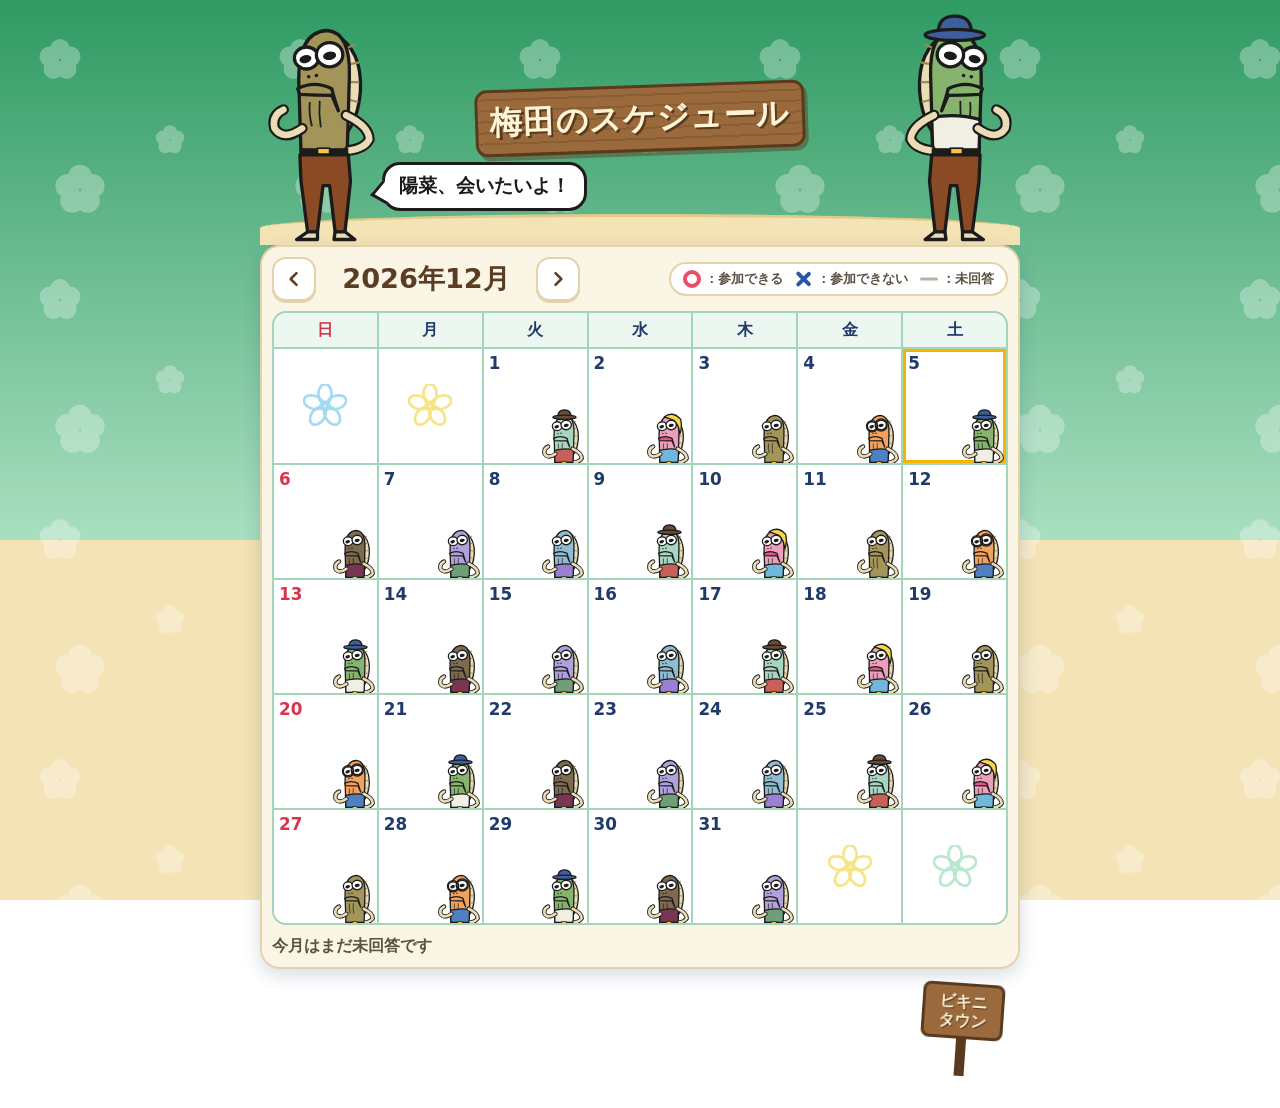
==== commit d2a77c49: "Default days to blank with 空欄→○→× cycle; theme colour per month" ====
--- a/index.html
+++ b/index.html
@@ -3,7 +3,7 @@
 <head>
   <meta charset="UTF-8">
   <meta name="viewport" content="width=device-width, initial-scale=1">
-  <meta name="description" content="梅田のスケジュール — 日付をタップして ○（参加できる）と ×（参加できない）を切り替え。">
+  <meta name="description" content="梅田のスケジュール — 日付をタップして 空欄 → ○（参加できる）→ ×（参加できない）と切り替え。">
   <title>梅田のスケジュール</title>
   <link rel="stylesheet" href="style.css">
   <script src="app.js" defer></script>
@@ -40,6 +40,7 @@
       <ul class="legend">
         <li><span class="mark mark--free" aria-hidden="true"></span>：参加できる</li>
         <li><span class="mark mark--busy" aria-hidden="true"></span>：参加できない</li>
+        <li><span class="mark mark--none" aria-hidden="true"></span>：未回答</li>
       </ul>
     </div>
 
--- a/style.css
+++ b/style.css
@@ -21,13 +21,6 @@
   font-family: var(--font);
 }
 
-@media (prefers-color-scheme: dark) {
-  :root {
-    --sea-top: #0f5f8f;
-    --sea-bottom: #2a8fb8;
-  }
-}
-
 * { box-sizing: border-box; }
 
 body {
@@ -46,8 +39,8 @@
   inset: 0;
   z-index: -1;
   background: rgba(255, 255, 255, 0.3);
-  -webkit-mask: url("data:image/svg+xml,%3Csvg xmlns='http://www.w3.org/2000/svg' width='240' height='240'%3E%3Cg%3E%3Ccircle cx='60' cy='49' r='10'/%3E%3Ccircle cx='70.5' cy='56.6' r='10'/%3E%3Ccircle cx='66.5' cy='68.9' r='10'/%3E%3Ccircle cx='53.5' cy='68.9' r='10'/%3E%3Ccircle cx='49.5' cy='56.6' r='10'/%3E%3C/g%3E%3Cg transform='translate(120 110) 0 0 / 240px 240px;
-  mask: url("data:image/svg+xml,%3Csvg xmlns='http://www.w3.org/2000/svg' width='240' height='240'%3E%3Cg%3E%3Ccircle cx='60' cy='49' r='10'/%3E%3Ccircle cx='70.5' cy='56.6' r='10'/%3E%3Ccircle cx='66.5' cy='68.9' r='10'/%3E%3Ccircle cx='53.5' cy='68.9' r='10'/%3E%3Ccircle cx='49.5' cy='56.6' r='10'/%3E%3C/g%3E%3Cg transform='translate(120 110) 0 0 / 240px 240px;
+  -webkit-mask: url("data:image/svg+xml,%3Csvg xmlns='http://www.w3.org/2000/svg' width='240' height='240'%3E%3Ccircle cx='60.0' cy='49.0' r='10.0'/%3E%3Ccircle cx='70.5' cy='56.6' r='10.0'/%3E%3Ccircle cx='66.5' cy='68.9' r='10.0'/%3E%3Ccircle cx='53.5' cy='68.9' r='10.0'/%3E%3Ccircle cx='49.5' cy='56.6' r='10.0'/%3E%3Ccircle cx='170.0' cy='132.3' r='7.0'/%3E%3Ccircle cx='177.3' cy='137.6' r='7.0'/%3E%3Ccircle cx='174.5' cy='146.2' r='7.0'/%3E%3Ccircle cx='165.5' cy='146.2' r='7.0'/%3E%3Ccircle cx='162.7' cy='137.6' r='7.0'/%3E%3Ccircle cx='80.0' cy='176.8' r='12.0'/%3E%3Ccircle cx='92.6' cy='185.9' r='12.0'/%3E%3Ccircle cx='87.8' cy='200.7' r='12.0'/%3E%3Ccircle cx='72.2' cy='200.7' r='12.0'/%3E%3Ccircle cx='67.4' cy='185.9' r='12.0'/%3E%3C/svg%3E") 0 0 / 240px 240px;
+  mask: url("data:image/svg+xml,%3Csvg xmlns='http://www.w3.org/2000/svg' width='240' height='240'%3E%3Ccircle cx='60.0' cy='49.0' r='10.0'/%3E%3Ccircle cx='70.5' cy='56.6' r='10.0'/%3E%3Ccircle cx='66.5' cy='68.9' r='10.0'/%3E%3Ccircle cx='53.5' cy='68.9' r='10.0'/%3E%3Ccircle cx='49.5' cy='56.6' r='10.0'/%3E%3Ccircle cx='170.0' cy='132.3' r='7.0'/%3E%3Ccircle cx='177.3' cy='137.6' r='7.0'/%3E%3Ccircle cx='174.5' cy='146.2' r='7.0'/%3E%3Ccircle cx='165.5' cy='146.2' r='7.0'/%3E%3Ccircle cx='162.7' cy='137.6' r='7.0'/%3E%3Ccircle cx='80.0' cy='176.8' r='12.0'/%3E%3Ccircle cx='92.6' cy='185.9' r='12.0'/%3E%3Ccircle cx='87.8' cy='200.7' r='12.0'/%3E%3Ccircle cx='72.2' cy='200.7' r='12.0'/%3E%3Ccircle cx='67.4' cy='185.9' r='12.0'/%3E%3C/svg%3E") 0 0 / 240px 240px;
 }
 
 /* Rising bubbles */
@@ -129,16 +122,17 @@
 
 .sign {
   margin: 0;
-  padding: 10px 16px;
+  padding: 8px 12px;
   border: 3px solid var(--wood-dark);
   border-radius: 12px;
   background:
     repeating-linear-gradient(0deg, transparent 0 9px, rgba(90, 58, 30, 0.25) 9px 11px),
     var(--wood);
   color: #fff4d6;
-  font-size: clamp(1.25rem, 6vw, 2rem);
+  font-size: clamp(1rem, 4.6vw, 2rem);
   font-weight: 800;
-  letter-spacing: 0.04em;
+  letter-spacing: 0.02em;
+  white-space: nowrap;
   text-align: center;
   text-shadow: 2px 2px 0 var(--wood-dark);
   box-shadow: 3px 4px 0 rgba(90, 58, 30, 0.45);
@@ -249,24 +243,26 @@
 
 .legend {
   display: flex;
-  gap: 14px;
+  flex-wrap: wrap;
+  gap: 4px 12px;
   margin: 0;
-  padding: 6px 14px;
+  padding: 6px 12px;
   list-style: none;
   border: 2px solid var(--paper-edge);
   border-radius: 999px;
   background: #fff;
   color: var(--text-soft);
-  font-size: 0.85rem;
+  font-size: 0.8rem;
   font-weight: 700;
 }
 
-.legend li { display: flex; align-items: center; gap: 4px; }
+.legend li { display: flex; align-items: center; gap: 4px; white-space: nowrap; }
 .legend .mark { width: 18px; height: 18px; }
 
 /* ---- Calendar grid ---- */
 .calendar {
   overflow: hidden;
+  transition: background-color 0.3s, border-color 0.3s;
   border: 2px solid var(--grid-line);
   border-radius: 14px;
   background: var(--grid-line);
@@ -332,7 +328,7 @@
   position: absolute;
   right: 1px;
   bottom: 0;
-  width: 46%;
+  width: 42%;
   pointer-events: none;
 }
 
@@ -342,14 +338,14 @@
 .mark {
   position: relative;
   display: inline-block;
-  width: clamp(18px, 6vw, 30px);
-  height: clamp(18px, 6vw, 30px);
+  width: clamp(16px, 4.6vw, 30px);
+  height: clamp(16px, 4.6vw, 30px);
 }
 
 .day .mark {
   position: absolute;
-  top: 34%;
-  left: 36%;
+  top: 52%;
+  left: 34%;
   transform: translate(-50%, -50%);
 }
 
@@ -359,8 +355,8 @@
   border-radius: 50%;
 }
 
-.day:not(.is-free) .mark::before,
-.day:not(.is-free) .mark::after,
+.day.is-busy .mark::before,
+.day.is-busy .mark::after,
 .mark--busy::before,
 .mark--busy::after {
   content: "";
@@ -373,10 +369,23 @@
   background: var(--busy);
 }
 
-.day:not(.is-free) .mark::before,
+.day.is-busy .mark::before,
 .mark--busy::before { transform: translateY(-50%) rotate(45deg); }
-.day:not(.is-free) .mark::after,
+.day.is-busy .mark::after,
 .mark--busy::after { transform: translateY(-50%) rotate(-45deg); }
+
+/* 未回答: short grey dash (legend only; empty days show nothing) */
+.mark--none::before {
+  content: "";
+  position: absolute;
+  top: 50%;
+  left: 0;
+  width: 100%;
+  height: 3px;
+  border-radius: 2px;
+  background: #b9b2a3;
+  transform: translateY(-50%);
+}
 
 .board-footer {
   display: flex;
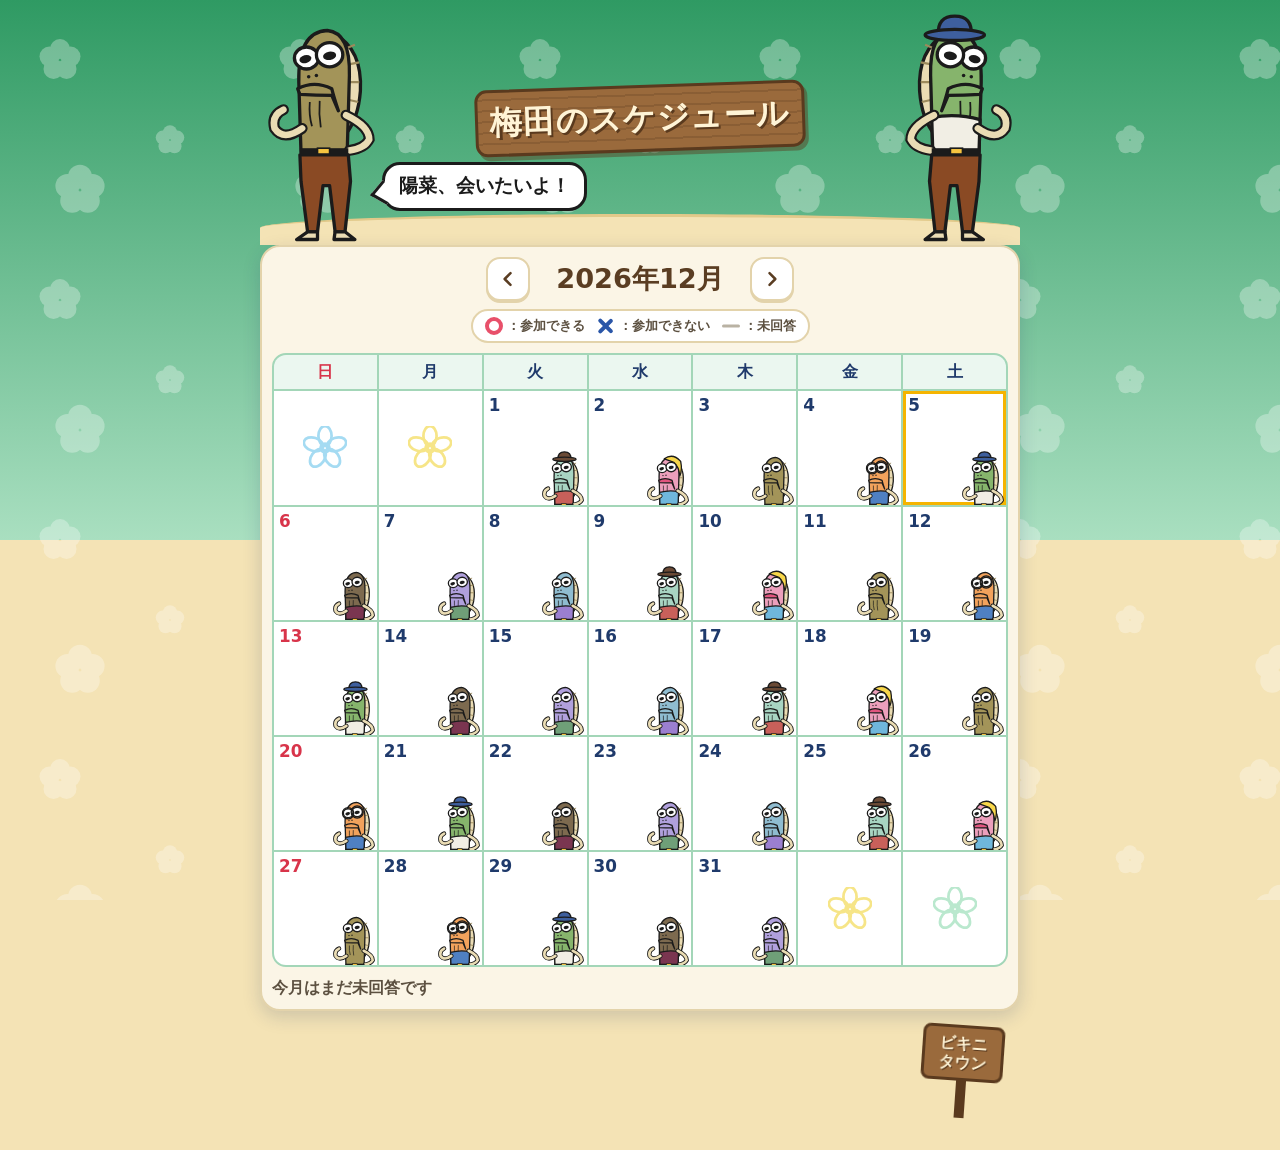
==== commit 0cc5d723: "Center month nav; iPhone Safari polish (safe areas, fixed sea layer, no tap zoom); dormant jsonblob " ====
--- a/index.html
+++ b/index.html
@@ -2,7 +2,9 @@
 <html lang="ja">
 <head>
   <meta charset="UTF-8">
-  <meta name="viewport" content="width=device-width, initial-scale=1">
+  <meta name="viewport" content="width=device-width, initial-scale=1, viewport-fit=cover">
+  <meta name="theme-color" content="#2fb9e8">
+  <meta name="format-detection" content="telephone=no">
   <meta name="description" content="梅田のスケジュール — 日付をタップして 空欄 → ○（参加できる）→ ×（参加できない）と切り替え。">
   <title>梅田のスケジュール</title>
   <link rel="stylesheet" href="style.css">
@@ -55,6 +57,7 @@
       <p id="month-summary" class="month-summary" aria-live="polite"></p>
       <button type="button" class="pill-btn pill-btn--text" id="today-btn">今日</button>
     </div>
+    <p id="sync-status" class="sync-status" role="status"></p>
   </main>
 
   <footer class="site-footer">
--- a/style.css
+++ b/style.css
@@ -23,13 +23,26 @@
 
 * { box-sizing: border-box; }
 
+html { -webkit-text-size-adjust: 100%; }
+
 body {
   min-height: 100vh;
+  min-height: 100dvh;
   margin: 0;
   overflow-x: hidden;
   color: var(--navy);
   line-height: 1.4;
-  background: linear-gradient(var(--sea-top), var(--sea-bottom) 60%, var(--sand) 60%) fixed;
+  background: var(--sand);
+}
+
+/* Sea gradient on a fixed layer (iOS Safari ignores background-attachment: fixed) */
+body::after {
+  content: "";
+  position: fixed;
+  inset: 0;
+  z-index: -2;
+  background: linear-gradient(var(--sea-top), var(--sea-bottom) 60%, var(--sand) 60%);
+  transition: background 0.3s;
 }
 
 /* Sky flowers */
@@ -78,7 +91,7 @@
   position: relative;
   max-width: 760px;
   margin: 0 auto;
-  padding: 14px 8px 0;
+  padding: max(14px, env(safe-area-inset-top)) max(8px, env(safe-area-inset-right)) 0 max(8px, env(safe-area-inset-left));
 }
 
 .banner::after {
@@ -194,10 +207,9 @@
 
 .toolbar {
   display: flex;
-  flex-wrap: wrap;
+  flex-direction: column;
   align-items: center;
-  justify-content: space-between;
-  gap: 8px 12px;
+  gap: 8px;
   margin-bottom: 10px;
 }
 
@@ -213,6 +225,14 @@
   color: #5a3d22;
   font-size: clamp(1.3rem, 5.5vw, 1.7rem);
   text-align: center;
+}
+
+.pill-btn,
+.day {
+  touch-action: manipulation; /* no double-tap zoom delay on iOS */
+  -webkit-user-select: none;
+  user-select: none;
+  -webkit-touch-callout: none;
 }
 
 .pill-btn {
@@ -397,11 +417,28 @@
 
 .month-summary { margin: 0; color: var(--text-soft); font-weight: 700; }
 
+.sync-status {
+  margin: 8px 0 0;
+  color: var(--red);
+  font-size: 0.85rem;
+  font-weight: 700;
+}
+
+.sync-status:empty { display: none; }
+
+/* Small iPhones (SE / mini) */
+@media (max-width: 380px) {
+  .board { margin: 0 4px; padding: 8px 6px; }
+  .legend { gap: 2px 8px; padding: 5px 10px; font-size: 0.68rem; }
+  .banner-fish { width: 56px; }
+  .day-num { left: 3px; }
+}
+
 /* ---- Footer signpost ---- */
 .site-footer {
   max-width: 760px;
   margin: 0 auto;
-  padding: 14px 16px 28px;
+  padding: 14px max(16px, env(safe-area-inset-right)) calc(28px + env(safe-area-inset-bottom)) 16px;
   display: flex;
   justify-content: flex-end;
 }
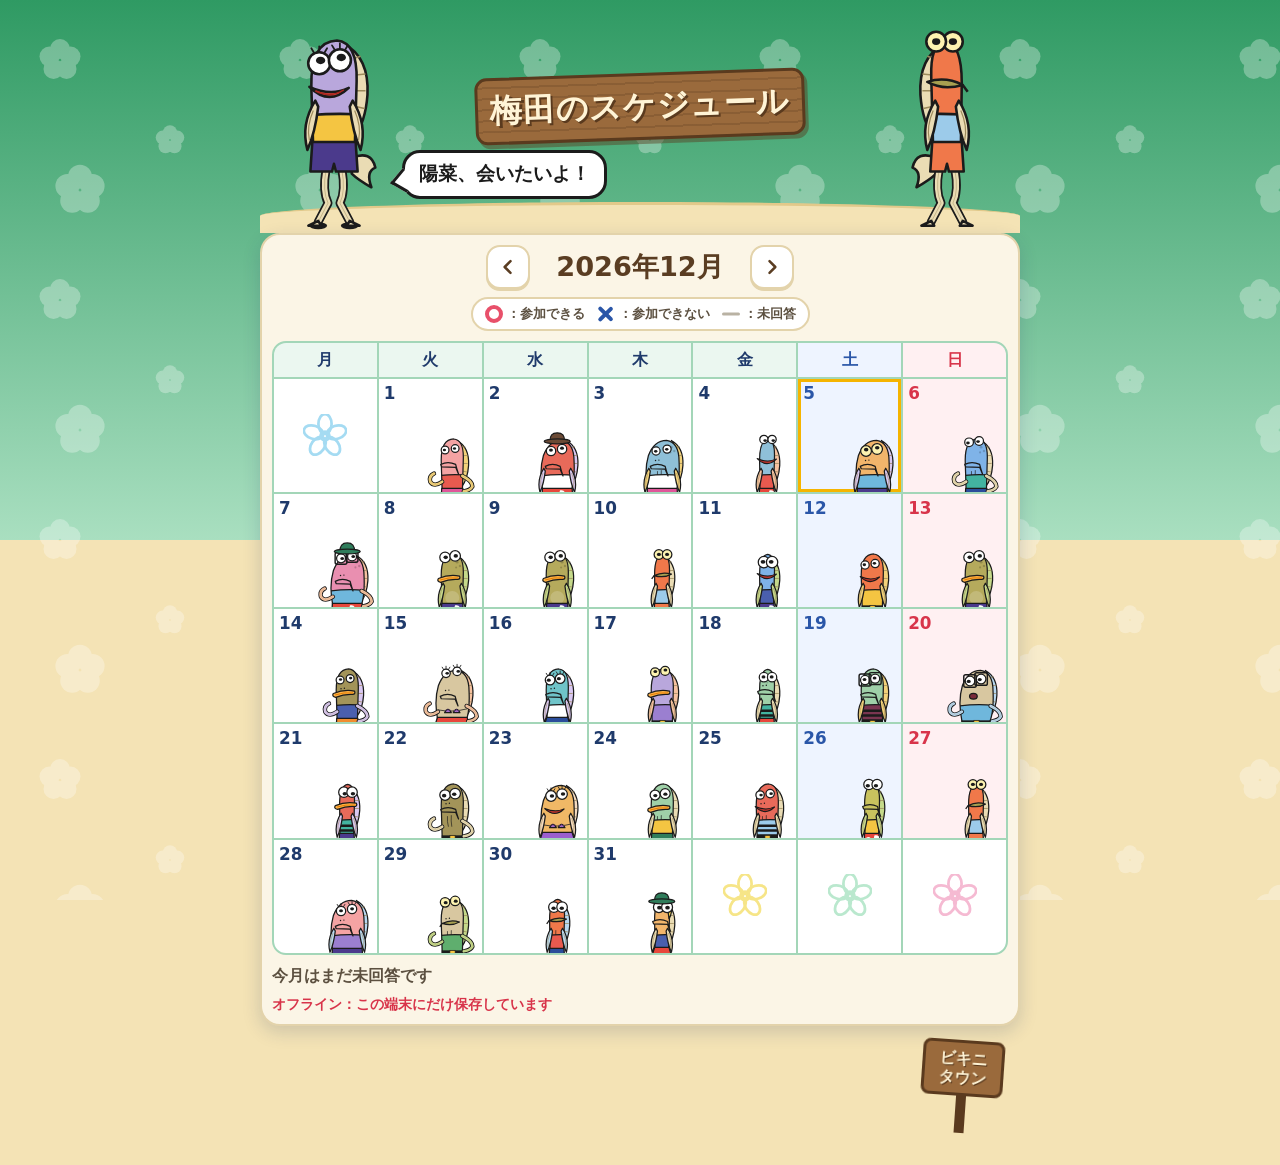
==== commit 33e1fbcb: "Monday-first weeks, tinted weekends, computed Japanese holidays" ====
--- a/index.html
+++ b/index.html
@@ -48,7 +48,7 @@
 
     <div class="calendar">
       <div class="weekdays" aria-hidden="true">
-        <span class="sun">日</span><span>月</span><span>火</span><span>水</span><span>木</span><span>金</span><span class="sat">土</span>
+        <span>月</span><span>火</span><span>水</span><span>木</span><span>金</span><span class="sat">土</span><span class="sun">日</span>
       </div>
       <div id="calendar-grid" class="calendar-grid"></div>
     </div>
@@ -57,6 +57,7 @@
       <p id="month-summary" class="month-summary" aria-live="polite"></p>
       <button type="button" class="pill-btn pill-btn--text" id="today-btn">今日</button>
     </div>
+    <p id="month-holidays" class="month-holidays"></p>
     <p id="sync-status" class="sync-status" role="status"></p>
   </main>
 
--- a/style.css
+++ b/style.css
@@ -13,6 +13,9 @@
   --head-bg: #e8f6fc;
   --navy: #1f3a6b;
   --red: #d8344a;
+  --blue: #2a56a8;
+  --sat-bg: #eef4ff;
+  --sun-bg: #fff0f2;
   --free: #e8506a;
   --busy: #2a56a8;
   --text-soft: #5c5040;
@@ -116,7 +119,7 @@
 
 .banner-fish {
   flex: none;
-  width: clamp(64px, 18vw, 110px);
+  width: clamp(80px, 23vw, 130px);
   transform-origin: 50% 100%;
 }
 
@@ -304,11 +307,14 @@
   text-align: center;
 }
 
-.weekdays .sun { color: var(--red); }
+.weekdays .sat { color: var(--blue); background: var(--sat-bg); }
+.weekdays .sun { color: var(--red); background: var(--sun-bg); }
 
 .day,
 .day-blank {
   position: relative;
+  width: 100%; /* keep aspect-ratio from widening blank cells past their column */
+  min-width: 0;
   min-height: 68px;
   aspect-ratio: 1 / 1.1;
   background: #fff;
@@ -316,7 +322,6 @@
 
 .day {
   display: block;
-  width: 100%;
   padding: 0;
   border: 0;
   color: var(--navy);
@@ -340,7 +345,32 @@
   font-weight: 800;
 }
 
-.day.is-sun .day-num { color: var(--red); }
+.day.is-sat { background: var(--sat-bg); }
+.day.is-sun,
+.day.is-holiday { background: var(--sun-bg); }
+.day.is-sat .day-num { color: var(--blue); }
+.day.is-sun .day-num,
+.day.is-holiday .day-num { color: var(--red); }
+
+/* Holiday names fit in cells only on wider screens; phones use the list under the calendar */
+.day-holiday {
+  display: none;
+  position: absolute;
+  top: clamp(17px, 5vw, 22px);
+  left: 3px;
+  right: 2px;
+  overflow: hidden;
+  color: var(--red);
+  font-size: clamp(0.5rem, 2.2vw, 0.68rem);
+  font-weight: 700;
+  line-height: 1.1;
+  text-align: left;
+  white-space: nowrap;
+}
+
+@media (min-width: 560px) {
+  .day-holiday { display: block; }
+}
 
 .day.is-today { box-shadow: inset 0 0 0 3px var(--today); }
 
@@ -348,7 +378,7 @@
   position: absolute;
   right: 1px;
   bottom: 0;
-  width: 42%;
+  width: 56%;
   pointer-events: none;
 }
 
@@ -364,8 +394,8 @@
 
 .day .mark {
   position: absolute;
-  top: 52%;
-  left: 34%;
+  top: 50%;
+  left: 28%;
   transform: translate(-50%, -50%);
 }
 
@@ -417,6 +447,15 @@
 
 .month-summary { margin: 0; color: var(--text-soft); font-weight: 700; }
 
+.month-holidays {
+  margin: 6px 0 0;
+  color: var(--red);
+  font-size: 0.85rem;
+  font-weight: 700;
+}
+
+.month-holidays:empty { display: none; }
+
 .sync-status {
   margin: 8px 0 0;
   color: var(--red);
@@ -430,7 +469,8 @@
 @media (max-width: 380px) {
   .board { margin: 0 4px; padding: 8px 6px; }
   .legend { gap: 2px 8px; padding: 5px 10px; font-size: 0.68rem; }
-  .banner-fish { width: 56px; }
+  .banner-fish { width: 70px; }
+  .speech { padding: 6px 10px; font-size: 0.85rem; white-space: nowrap; }
   .day-num { left: 3px; }
 }
 
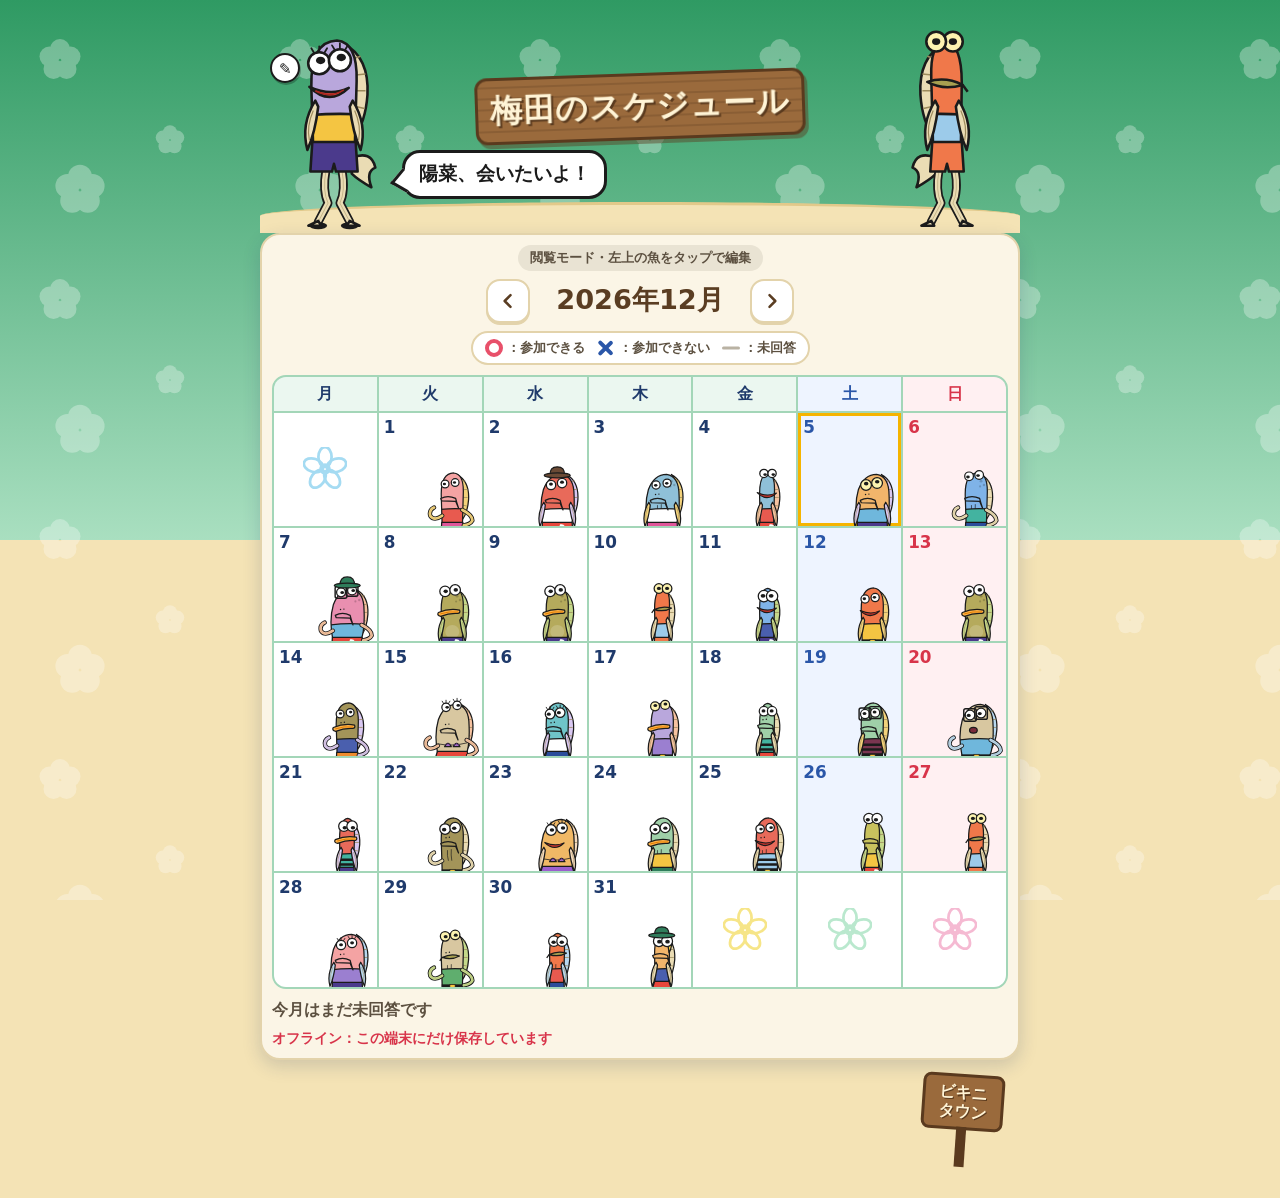
==== commit 9aaa920d: "View/edit mode: tap the top-left fish to toggle; view mode by default" ====
--- a/index.html
+++ b/index.html
@@ -15,7 +15,7 @@
 
   <header class="banner">
     <div class="banner-inner">
-      <div id="fish-left" class="banner-fish banner-fish--left" aria-hidden="true"></div>
+      <button type="button" id="fish-left" class="banner-fish banner-fish--left mode-toggle" aria-pressed="false" aria-label="編集モードにする"></button>
       <div class="banner-center">
         <h1 class="sign">梅田のスケジュール</h1>
         <p id="speech" class="speech">陽菜、会いたいよ！</p>
@@ -26,6 +26,7 @@
 
   <main class="board">
     <div class="toolbar">
+      <p id="mode-badge" class="mode-badge" aria-live="polite">閲覧モード・左上の魚をタップで編集</p>
       <div class="month-nav">
         <button type="button" class="pill-btn" id="prev-month" aria-label="前の月">
           <svg viewBox="0 0 24 24" width="20" height="20" fill="none" stroke="currentColor" stroke-width="3" stroke-linecap="round" stroke-linejoin="round" aria-hidden="true">
--- a/style.css
+++ b/style.css
@@ -124,6 +124,54 @@
 }
 
 .banner-fish svg { display: block; width: 100%; height: auto; }
+
+/* The top-left fish doubles as the view/edit toggle */
+.mode-toggle {
+  position: relative;
+  padding: 0;
+  border: 0;
+  background: none;
+  cursor: pointer;
+  touch-action: manipulation;
+  -webkit-tap-highlight-color: transparent;
+}
+
+.mode-toggle::after {
+  content: "✎";
+  position: absolute;
+  top: 18%;
+  left: 2px;
+  display: grid;
+  place-items: center;
+  width: 26px;
+  height: 26px;
+  border: 2px solid #1b1b1b;
+  border-radius: 50%;
+  background: #fff;
+  color: #1b1b1b;
+  font-size: 15px;
+  line-height: 1;
+  box-shadow: 1px 2px 0 rgba(0, 0, 0, 0.25);
+}
+
+.is-editing .mode-toggle::after {
+  background: var(--free);
+  color: #fff;
+}
+
+.mode-toggle:focus-visible {
+  outline: 3px solid var(--today);
+  outline-offset: 2px;
+  border-radius: 12px;
+}
+
+.is-nudging.mode-toggle { animation: hop 0.5s ease-out; }
+.is-nudging.mode-badge { animation: shake 0.4s ease-in-out; }
+
+@keyframes shake {
+  25% { transform: translateX(-6px); }
+  75% { transform: translateX(6px); }
+}
 .banner-fish--right { transform: scaleX(-1); }
 
 .banner-center {
@@ -208,6 +256,29 @@
   .board { margin: 0 6px; }
 }
 
+.mode-badge {
+  margin: 0;
+  padding: 4px 12px;
+  border-radius: 999px;
+  background: #e9e3d3;
+  color: var(--text-soft);
+  font-size: 0.8rem;
+  font-weight: 700;
+  text-align: center;
+}
+
+.is-editing .mode-badge {
+  background: var(--free);
+  color: #fff;
+}
+
+.is-editing .board {
+  border-color: var(--free);
+  box-shadow: 0 0 0 3px var(--free), 0 6px 18px rgba(31, 58, 107, 0.18);
+}
+
+body:not(.is-editing) .day { cursor: default; }
+
 .toolbar {
   display: flex;
   flex-direction: column;
@@ -512,5 +583,6 @@
 @media (prefers-reduced-motion: reduce) {
   .bubbles { display: none; }
   .is-cheering.banner-fish,
-  .is-cheering.speech { animation: none; }
-}
+  .is-cheering.speech,
+  .is-nudging { animation: none; }
+}
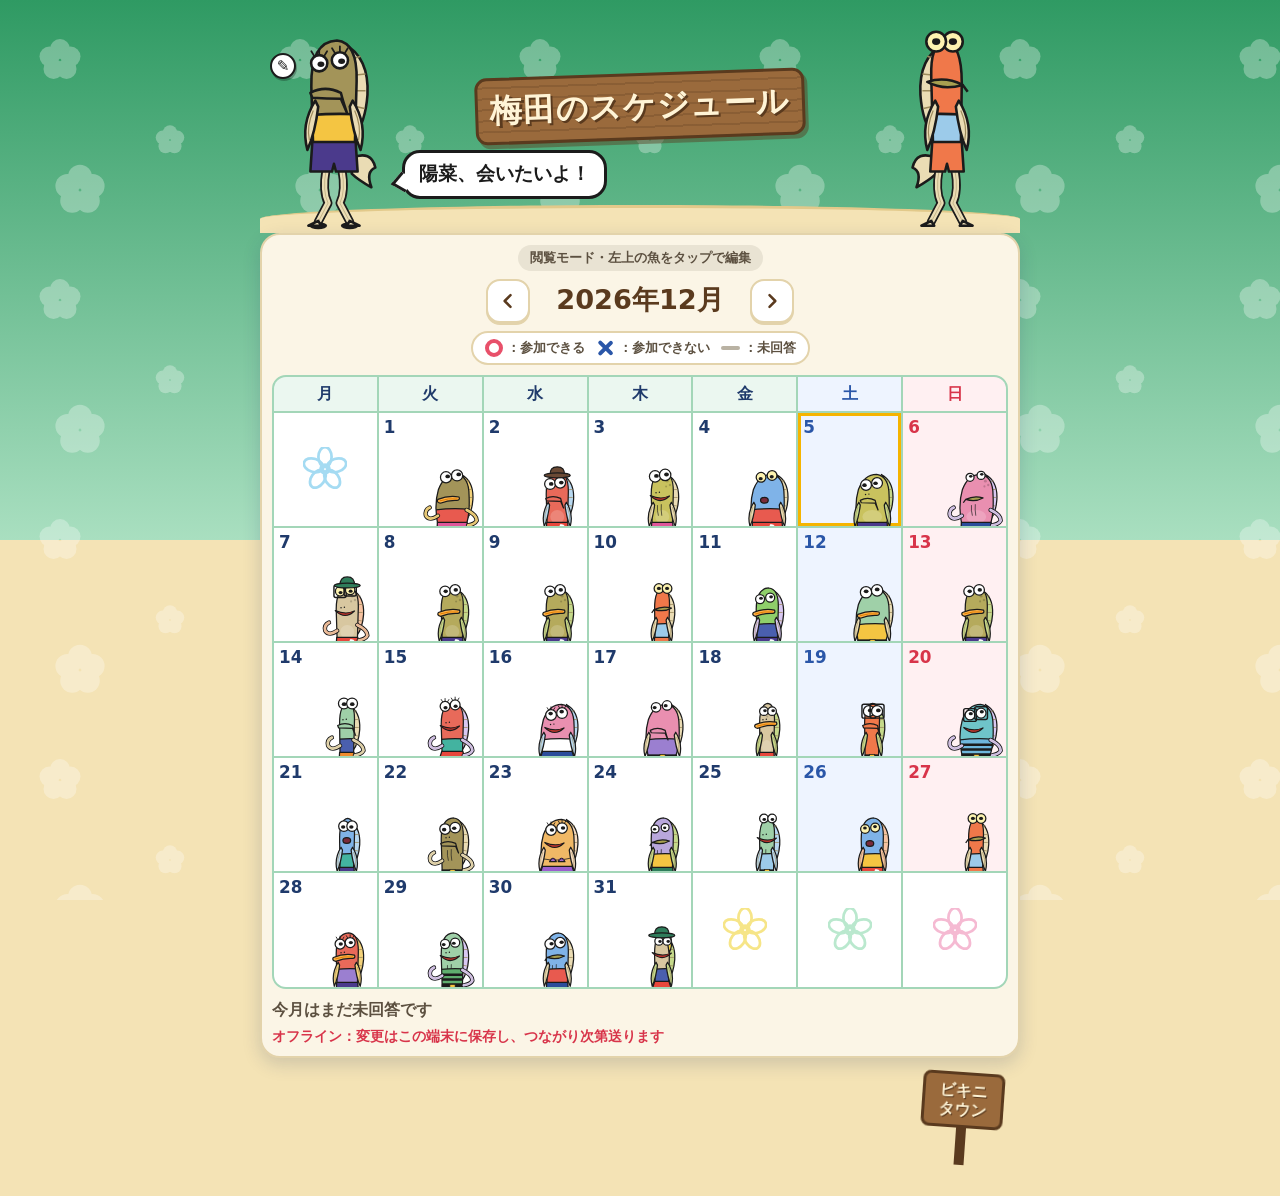
==== commit 6a6afb02: "Refactor: split fish/holidays modules, harden sync (stale pulls, failed-write retry, data validation" ====
--- a/index.html
+++ b/index.html
@@ -7,7 +7,10 @@
   <meta name="format-detection" content="telephone=no">
   <meta name="description" content="梅田のスケジュール — 日付をタップして 空欄 → ○（参加できる）→ ×（参加できない）と切り替え。">
   <title>梅田のスケジュール</title>
+  <link rel="icon" href="data:image/svg+xml,%3Csvg xmlns='http://www.w3.org/2000/svg' viewBox='0 0 100 100'%3E%3Ctext y='.9em' font-size='90'%3E🐟%3C/text%3E%3C/svg%3E">
   <link rel="stylesheet" href="style.css">
+  <script src="fish.js" defer></script>
+  <script src="holidays.js" defer></script>
   <script src="app.js" defer></script>
 </head>
 <body>
@@ -33,7 +36,7 @@
             <path d="M15 5l-7 7 7 7"></path>
           </svg>
         </button>
-        <h2 id="month-label" class="month-label">2026年1月</h2>
+        <h2 id="month-label" class="month-label" aria-live="polite"></h2>
         <button type="button" class="pill-btn" id="next-month" aria-label="次の月">
           <svg viewBox="0 0 24 24" width="20" height="20" fill="none" stroke="currentColor" stroke-width="3" stroke-linecap="round" stroke-linejoin="round" aria-hidden="true">
             <path d="M9 5l7 7-7 7"></path>
--- a/style.css
+++ b/style.css
@@ -1,32 +1,45 @@
-/* 梅田のスケジュール — Bikini Bottom calendar */
+/* 梅田のスケジュール — Bikini Bottom availability calendar, built for iPhone Safari first */
+
+/* ---- Tokens ---- */
 :root {
   color-scheme: light;
-  --sea-top: #3cc3f0;
-  --sea-bottom: #9be3f7;
+  /* per-month theme, overwritten from app.js */
+  --sea-top: #2fb9e8;
+  --sea-bottom: #a6e6f8;
+  --grid-line: #a8d8ee;
+  --head-bg: #e8f6fc;
+  /* scenery */
   --sand: #f4e3b5;
   --sand-edge: #e2c98a;
   --paper: #fbf5e6;
   --paper-edge: #e3d3ab;
   --wood: #9a6a3c;
   --wood-dark: #5a3a1e;
-  --grid-line: #a8d8ee;
-  --head-bg: #e8f6fc;
+  --sign-text: #fff4d6;
+  --ink: #1b1b1b;
+  /* text and marks */
   --navy: #1f3a6b;
+  --text-soft: #5c5040;
   --red: #d8344a;
   --blue: #2a56a8;
+  --free: #e8506a;
+  --today: #f5b400;
   --sat-bg: #eef4ff;
   --sun-bg: #fff0f2;
-  --free: #e8506a;
-  --busy: #2a56a8;
-  --text-soft: #5c5040;
-  --today: #f5b400;
-  --font: "Hiragino Maru Gothic ProN", "Hiragino Sans", "Yu Gothic", "Meiryo", system-ui, sans-serif;
-  font-family: var(--font);
-}
-
-* { box-sizing: border-box; }
-
-html { -webkit-text-size-adjust: 100%; }
+  --shadow: 0 6px 18px rgba(31, 58, 107, 0.18);
+  --flowers: url("data:image/svg+xml,%3Csvg xmlns='http://www.w3.org/2000/svg' width='240' height='240'%3E%3Ccircle cx='60' cy='49' r='10'/%3E%3Ccircle cx='70.5' cy='56.6' r='10'/%3E%3Ccircle cx='66.5' cy='68.9' r='10'/%3E%3Ccircle cx='53.5' cy='68.9' r='10'/%3E%3Ccircle cx='49.5' cy='56.6' r='10'/%3E%3Ccircle cx='170' cy='132.3' r='7'/%3E%3Ccircle cx='177.3' cy='137.6' r='7'/%3E%3Ccircle cx='174.5' cy='146.2' r='7'/%3E%3Ccircle cx='165.5' cy='146.2' r='7'/%3E%3Ccircle cx='162.7' cy='137.6' r='7'/%3E%3Ccircle cx='80' cy='176.8' r='12'/%3E%3Ccircle cx='92.6' cy='185.9' r='12'/%3E%3Ccircle cx='87.8' cy='200.7' r='12'/%3E%3Ccircle cx='72.2' cy='200.7' r='12'/%3E%3Ccircle cx='67.4' cy='185.9' r='12'/%3E%3C/svg%3E") 0 0 / 240px 240px;
+  font-family: "Hiragino Maru Gothic ProN", "Hiragino Sans", "Hiragino Kaku Gothic ProN", "Yu Gothic", "Meiryo", "Noto Sans JP", system-ui, sans-serif;
+}
+
+/* ---- Base ---- */
+*,
+*::before,
+*::after { box-sizing: border-box; }
+
+html {
+  -webkit-text-size-adjust: 100%;
+  text-size-adjust: 100%;
+}
 
 body {
   min-height: 100vh;
@@ -38,28 +51,34 @@
   background: var(--sand);
 }
 
-/* Sea gradient on a fixed layer (iOS Safari ignores background-attachment: fixed) */
+button {
+  font: inherit;
+  touch-action: manipulation; /* no double-tap zoom delay on iOS */
+  -webkit-tap-highlight-color: transparent;
+  -webkit-user-select: none;
+  user-select: none;
+  -webkit-touch-callout: none;
+}
+
+/* ---- Scenery: fixed sea, sky flowers, bubbles (iOS ignores background-attachment: fixed) ---- */
 body::after {
   content: "";
   position: fixed;
   inset: 0;
   z-index: -2;
   background: linear-gradient(var(--sea-top), var(--sea-bottom) 60%, var(--sand) 60%);
-  transition: background 0.3s;
-}
-
-/* Sky flowers */
+}
+
 body::before {
   content: "";
   position: fixed;
   inset: 0;
   z-index: -1;
   background: rgba(255, 255, 255, 0.3);
-  -webkit-mask: url("data:image/svg+xml,%3Csvg xmlns='http://www.w3.org/2000/svg' width='240' height='240'%3E%3Ccircle cx='60.0' cy='49.0' r='10.0'/%3E%3Ccircle cx='70.5' cy='56.6' r='10.0'/%3E%3Ccircle cx='66.5' cy='68.9' r='10.0'/%3E%3Ccircle cx='53.5' cy='68.9' r='10.0'/%3E%3Ccircle cx='49.5' cy='56.6' r='10.0'/%3E%3Ccircle cx='170.0' cy='132.3' r='7.0'/%3E%3Ccircle cx='177.3' cy='137.6' r='7.0'/%3E%3Ccircle cx='174.5' cy='146.2' r='7.0'/%3E%3Ccircle cx='165.5' cy='146.2' r='7.0'/%3E%3Ccircle cx='162.7' cy='137.6' r='7.0'/%3E%3Ccircle cx='80.0' cy='176.8' r='12.0'/%3E%3Ccircle cx='92.6' cy='185.9' r='12.0'/%3E%3Ccircle cx='87.8' cy='200.7' r='12.0'/%3E%3Ccircle cx='72.2' cy='200.7' r='12.0'/%3E%3Ccircle cx='67.4' cy='185.9' r='12.0'/%3E%3C/svg%3E") 0 0 / 240px 240px;
-  mask: url("data:image/svg+xml,%3Csvg xmlns='http://www.w3.org/2000/svg' width='240' height='240'%3E%3Ccircle cx='60.0' cy='49.0' r='10.0'/%3E%3Ccircle cx='70.5' cy='56.6' r='10.0'/%3E%3Ccircle cx='66.5' cy='68.9' r='10.0'/%3E%3Ccircle cx='53.5' cy='68.9' r='10.0'/%3E%3Ccircle cx='49.5' cy='56.6' r='10.0'/%3E%3Ccircle cx='170.0' cy='132.3' r='7.0'/%3E%3Ccircle cx='177.3' cy='137.6' r='7.0'/%3E%3Ccircle cx='174.5' cy='146.2' r='7.0'/%3E%3Ccircle cx='165.5' cy='146.2' r='7.0'/%3E%3Ccircle cx='162.7' cy='137.6' r='7.0'/%3E%3Ccircle cx='80.0' cy='176.8' r='12.0'/%3E%3Ccircle cx='92.6' cy='185.9' r='12.0'/%3E%3Ccircle cx='87.8' cy='200.7' r='12.0'/%3E%3Ccircle cx='72.2' cy='200.7' r='12.0'/%3E%3Ccircle cx='67.4' cy='185.9' r='12.0'/%3E%3C/svg%3E") 0 0 / 240px 240px;
-}
-
-/* Rising bubbles */
+  -webkit-mask: var(--flowers);
+  mask: var(--flowers);
+}
+
 .bubbles {
   position: fixed;
   inset: 0;
@@ -84,10 +103,6 @@
 .bubbles span:nth-child(4) { left: 62%; width: 18px; height: 18px; animation-delay: 2s; animation-duration: 13s; }
 .bubbles span:nth-child(5) { left: 80%; animation-delay: 6s; }
 .bubbles span:nth-child(6) { left: 92%; width: 24px; height: 24px; animation-delay: 9s; animation-duration: 16s; }
-
-@keyframes rise {
-  to { transform: translate(12px, -110vh); }
-}
 
 /* ---- Banner ---- */
 .banner {
@@ -124,55 +139,7 @@
 }
 
 .banner-fish svg { display: block; width: 100%; height: auto; }
-
-/* The top-left fish doubles as the view/edit toggle */
-.mode-toggle {
-  position: relative;
-  padding: 0;
-  border: 0;
-  background: none;
-  cursor: pointer;
-  touch-action: manipulation;
-  -webkit-tap-highlight-color: transparent;
-}
-
-.mode-toggle::after {
-  content: "✎";
-  position: absolute;
-  top: 18%;
-  left: 2px;
-  display: grid;
-  place-items: center;
-  width: 26px;
-  height: 26px;
-  border: 2px solid #1b1b1b;
-  border-radius: 50%;
-  background: #fff;
-  color: #1b1b1b;
-  font-size: 15px;
-  line-height: 1;
-  box-shadow: 1px 2px 0 rgba(0, 0, 0, 0.25);
-}
-
-.is-editing .mode-toggle::after {
-  background: var(--free);
-  color: #fff;
-}
-
-.mode-toggle:focus-visible {
-  outline: 3px solid var(--today);
-  outline-offset: 2px;
-  border-radius: 12px;
-}
-
-.is-nudging.mode-toggle { animation: hop 0.5s ease-out; }
-.is-nudging.mode-badge { animation: shake 0.4s ease-in-out; }
-
-@keyframes shake {
-  25% { transform: translateX(-6px); }
-  75% { transform: translateX(6px); }
-}
-.banner-fish--right { transform: scaleX(-1); }
+.banner-fish--right { scale: -1 1; } /* mirror without blocking transform animations */
 
 .banner-center {
   flex: 1;
@@ -192,7 +159,7 @@
   background:
     repeating-linear-gradient(0deg, transparent 0 9px, rgba(90, 58, 30, 0.25) 9px 11px),
     var(--wood);
-  color: #fff4d6;
+  color: var(--sign-text);
   font-size: clamp(1rem, 4.6vw, 2rem);
   font-weight: 800;
   letter-spacing: 0.02em;
@@ -209,12 +176,13 @@
   align-self: flex-start;
   margin: 0;
   padding: 8px 14px;
-  border: 3px solid #1b1b1b;
+  border: 3px solid var(--ink);
   border-radius: 18px;
   background: #fff;
-  color: #1b1b1b;
+  color: var(--ink);
   font-size: clamp(0.95rem, 4.2vw, 1.2rem);
   font-weight: 800;
+  white-space: nowrap;
 }
 
 .speech::before {
@@ -225,35 +193,69 @@
   width: 16px;
   height: 16px;
   background: #fff;
-  border-left: 3px solid #1b1b1b;
-  border-bottom: 3px solid #1b1b1b;
+  border-left: 3px solid var(--ink);
+  border-bottom: 3px solid var(--ink);
   transform: rotate(30deg) skewX(-10deg);
 }
 
-.is-cheering.banner-fish { animation: hop 0.5s ease-out; }
-.is-cheering.speech { animation: pop 0.4s ease-out; }
-
-@keyframes hop {
-  40% { transform: translateY(-10px) rotate(-4deg); }
-}
-
-@keyframes pop {
-  50% { transform: scale(1.12); }
+/* The top-left fish doubles as the view/edit toggle; the pencil badge shows the mode */
+.mode-toggle {
+  position: relative;
+  padding: 0;
+  border: 0;
+  background: none;
+  cursor: pointer;
+}
+
+.mode-toggle::after {
+  content: "✎";
+  position: absolute;
+  top: 18%;
+  left: 2px;
+  display: grid;
+  place-items: center;
+  width: 26px;
+  height: 26px;
+  border: 2px solid var(--ink);
+  border-radius: 50%;
+  background: #fff;
+  color: var(--ink);
+  font-size: 15px;
+  line-height: 1;
+  box-shadow: 1px 2px 0 rgba(0, 0, 0, 0.25);
+}
+
+.is-editing .mode-toggle::after {
+  background: var(--free);
+  color: #fff;
 }
 
 /* ---- Board ---- */
 .board {
   max-width: 760px;
-  margin: 0 auto;
+  margin: 0 max(6px, env(safe-area-inset-right)) 0 max(6px, env(safe-area-inset-left));
   padding: 10px;
   border: 2px solid var(--paper-edge);
   border-radius: 20px;
   background: var(--paper);
-  box-shadow: 0 6px 18px rgba(31, 58, 107, 0.18);
-}
-
-@media (max-width: 779px) {
-  .board { margin: 0 6px; }
+  box-shadow: var(--shadow);
+}
+
+@media (min-width: 780px) {
+  .board { margin: 0 auto; }
+}
+
+.is-editing .board {
+  border-color: var(--free);
+  box-shadow: 0 0 0 3px var(--free), var(--shadow);
+}
+
+.toolbar {
+  display: flex;
+  flex-direction: column;
+  align-items: center;
+  gap: 8px;
+  margin-bottom: 10px;
 }
 
 .mode-badge {
@@ -272,21 +274,6 @@
   color: #fff;
 }
 
-.is-editing .board {
-  border-color: var(--free);
-  box-shadow: 0 0 0 3px var(--free), 0 6px 18px rgba(31, 58, 107, 0.18);
-}
-
-body:not(.is-editing) .day { cursor: default; }
-
-.toolbar {
-  display: flex;
-  flex-direction: column;
-  align-items: center;
-  gap: 8px;
-  margin-bottom: 10px;
-}
-
 .month-nav {
   display: flex;
   align-items: center;
@@ -296,17 +283,9 @@
 .month-label {
   margin: 0;
   min-width: 7.5em;
-  color: #5a3d22;
+  color: var(--wood-dark);
   font-size: clamp(1.3rem, 5.5vw, 1.7rem);
   text-align: center;
-}
-
-.pill-btn,
-.day {
-  touch-action: manipulation; /* no double-tap zoom delay on iOS */
-  -webkit-user-select: none;
-  user-select: none;
-  -webkit-touch-callout: none;
 }
 
 .pill-btn {
@@ -318,8 +297,7 @@
   border: 2px solid var(--paper-edge);
   border-radius: 14px;
   background: #fff;
-  color: #5a3d22;
-  font: inherit;
+  color: var(--wood-dark);
   font-weight: 700;
   cursor: pointer;
   box-shadow: 0 2px 0 var(--paper-edge);
@@ -327,17 +305,19 @@
 
 .pill-btn:active { transform: translateY(2px); box-shadow: none; }
 .pill-btn--text { padding: 0 18px; }
-.pill-btn[hidden] { display: none; }
+.pill-btn[hidden] { display: none; } /* display: grid would otherwise override [hidden] */
 
 .pill-btn:focus-visible,
-.day:focus-visible {
+.mode-toggle:focus-visible {
   outline: 3px solid var(--today);
   outline-offset: 2px;
+  border-radius: 12px;
 }
 
 .legend {
   display: flex;
   flex-wrap: wrap;
+  justify-content: center;
   gap: 4px 12px;
   margin: 0;
   padding: 6px 12px;
@@ -355,8 +335,9 @@
 
 /* ---- Calendar grid ---- */
 .calendar {
+  display: grid;
+  gap: 2px;
   overflow: hidden;
-  transition: background-color 0.3s, border-color 0.3s;
   border: 2px solid var(--grid-line);
   border-radius: 14px;
   background: var(--grid-line);
@@ -368,8 +349,6 @@
   grid-template-columns: repeat(7, minmax(0, 1fr));
   gap: 2px;
 }
-
-.weekdays { margin-bottom: 2px; }
 
 .weekdays span {
   padding: 6px 0;
@@ -392,14 +371,23 @@
 }
 
 .day {
-  display: block;
   padding: 0;
   border: 0;
   color: var(--navy);
-  font: inherit;
   cursor: pointer;
-  -webkit-tap-highlight-color: transparent;
-}
+}
+
+body:not(.is-editing) .day { cursor: default; }
+
+.day:focus-visible {
+  outline: 3px solid var(--navy);
+  outline-offset: -3px;
+}
+
+.day.is-sat { background: var(--sat-bg); }
+.day.is-sun,
+.day.is-holiday { background: var(--sun-bg); }
+.day.is-today { box-shadow: inset 0 0 0 3px var(--today); }
 
 .day-blank {
   display: grid;
@@ -416,23 +404,20 @@
   font-weight: 800;
 }
 
-.day.is-sat { background: var(--sat-bg); }
-.day.is-sun,
-.day.is-holiday { background: var(--sun-bg); }
 .day.is-sat .day-num { color: var(--blue); }
 .day.is-sun .day-num,
 .day.is-holiday .day-num { color: var(--red); }
 
-/* Holiday names fit in cells only on wider screens; phones use the list under the calendar */
+/* Holiday names only fit in cells on wider screens; phones read the list under the calendar */
 .day-holiday {
   display: none;
   position: absolute;
-  top: clamp(17px, 5vw, 22px);
+  top: 22px;
   left: 3px;
   right: 2px;
   overflow: hidden;
   color: var(--red);
-  font-size: clamp(0.5rem, 2.2vw, 0.68rem);
+  font-size: 0.68rem;
   font-weight: 700;
   line-height: 1.1;
   text-align: left;
@@ -443,8 +428,6 @@
   .day-holiday { display: block; }
 }
 
-.day.is-today { box-shadow: inset 0 0 0 3px var(--today); }
-
 .day-fish {
   position: absolute;
   right: 1px;
@@ -455,12 +438,13 @@
 
 .day-fish svg { display: block; width: 100%; height: auto; }
 
-/* ○ / × marks */
+/* ---- ○ / × / — marks (day cells and legend) ---- */
 .mark {
   position: relative;
   display: inline-block;
   width: clamp(16px, 4.6vw, 30px);
   height: clamp(16px, 4.6vw, 30px);
+  --stroke: clamp(2.5px, 0.8vw, 4px);
 }
 
 .day .mark {
@@ -472,42 +456,35 @@
 
 .day.is-free .mark,
 .mark--free {
-  border: clamp(2.5px, 0.8vw, 4px) solid var(--free);
+  border: var(--stroke) solid var(--free);
   border-radius: 50%;
 }
 
 .day.is-busy .mark::before,
 .day.is-busy .mark::after,
 .mark--busy::before,
-.mark--busy::after {
+.mark--busy::after,
+.mark--none::before {
   content: "";
   position: absolute;
   top: 50%;
   left: -4%;
   width: 108%;
-  height: clamp(2.5px, 0.8vw, 4px);
+  height: var(--stroke);
   border-radius: 2px;
-  background: var(--busy);
-}
-
-.day.is-busy .mark::before,
-.mark--busy::before { transform: translateY(-50%) rotate(45deg); }
+  background: var(--blue);
+  transform: translateY(-50%) rotate(45deg);
+}
+
 .day.is-busy .mark::after,
 .mark--busy::after { transform: translateY(-50%) rotate(-45deg); }
 
-/* 未回答: short grey dash (legend only; empty days show nothing) */
 .mark--none::before {
-  content: "";
-  position: absolute;
-  top: 50%;
-  left: 0;
-  width: 100%;
-  height: 3px;
-  border-radius: 2px;
   background: #b9b2a3;
   transform: translateY(-50%);
 }
 
+/* ---- Under the calendar ---- */
 .board-footer {
   display: flex;
   align-items: center;
@@ -518,40 +495,24 @@
 
 .month-summary { margin: 0; color: var(--text-soft); font-weight: 700; }
 
-.month-holidays {
+.month-holidays,
+.sync-status {
   margin: 6px 0 0;
   color: var(--red);
   font-size: 0.85rem;
   font-weight: 700;
 }
 
-.month-holidays:empty { display: none; }
-
-.sync-status {
-  margin: 8px 0 0;
-  color: var(--red);
-  font-size: 0.85rem;
-  font-weight: 700;
-}
-
+.month-holidays:empty,
 .sync-status:empty { display: none; }
-
-/* Small iPhones (SE / mini) */
-@media (max-width: 380px) {
-  .board { margin: 0 4px; padding: 8px 6px; }
-  .legend { gap: 2px 8px; padding: 5px 10px; font-size: 0.68rem; }
-  .banner-fish { width: 70px; }
-  .speech { padding: 6px 10px; font-size: 0.85rem; white-space: nowrap; }
-  .day-num { left: 3px; }
-}
 
 /* ---- Footer signpost ---- */
 .site-footer {
+  display: flex;
+  justify-content: flex-end;
   max-width: 760px;
   margin: 0 auto;
   padding: 14px max(16px, env(safe-area-inset-right)) calc(28px + env(safe-area-inset-bottom)) 16px;
-  display: flex;
-  justify-content: flex-end;
 }
 
 .signpost {
@@ -561,7 +522,7 @@
   border: 3px solid var(--wood-dark);
   border-radius: 8px;
   background: var(--wood);
-  color: #fff4d6;
+  color: var(--sign-text);
   font-weight: 800;
   line-height: 1.2;
   text-align: center;
@@ -580,9 +541,34 @@
   background: var(--wood-dark);
 }
 
+/* ---- One-shot animations (restarted from app.js) ---- */
+.is-hopping { animation: hop 0.5s ease-out; }
+.is-popping { animation: pop 0.4s ease-out; }
+.is-shaking { animation: shake 0.4s ease-in-out; }
+
+@keyframes rise { to { transform: translate(12px, -110vh); } }
+@keyframes hop { 40% { transform: translateY(-10px) rotate(-4deg); } }
+@keyframes pop { 50% { transform: scale(1.12); } }
+@keyframes shake {
+  25% { transform: translateX(-6px); }
+  75% { transform: translateX(6px); }
+}
+
+/* ---- Small iPhones (SE / mini) ---- */
+@media (max-width: 380px) {
+  .board { padding: 8px 6px; }
+  .legend { gap: 2px 8px; padding: 5px 10px; border-radius: 16px; font-size: 0.72rem; }
+  .banner-fish { width: 70px; }
+  .speech { padding: 6px 10px; font-size: 0.85rem; }
+  .day-num { left: 3px; }
+}
+
 @media (prefers-reduced-motion: reduce) {
   .bubbles { display: none; }
-  .is-cheering.banner-fish,
-  .is-cheering.speech,
-  .is-nudging { animation: none; }
-}
+  *,
+  *::before,
+  *::after {
+    animation: none !important;
+    transition: none !important;
+  }
+}
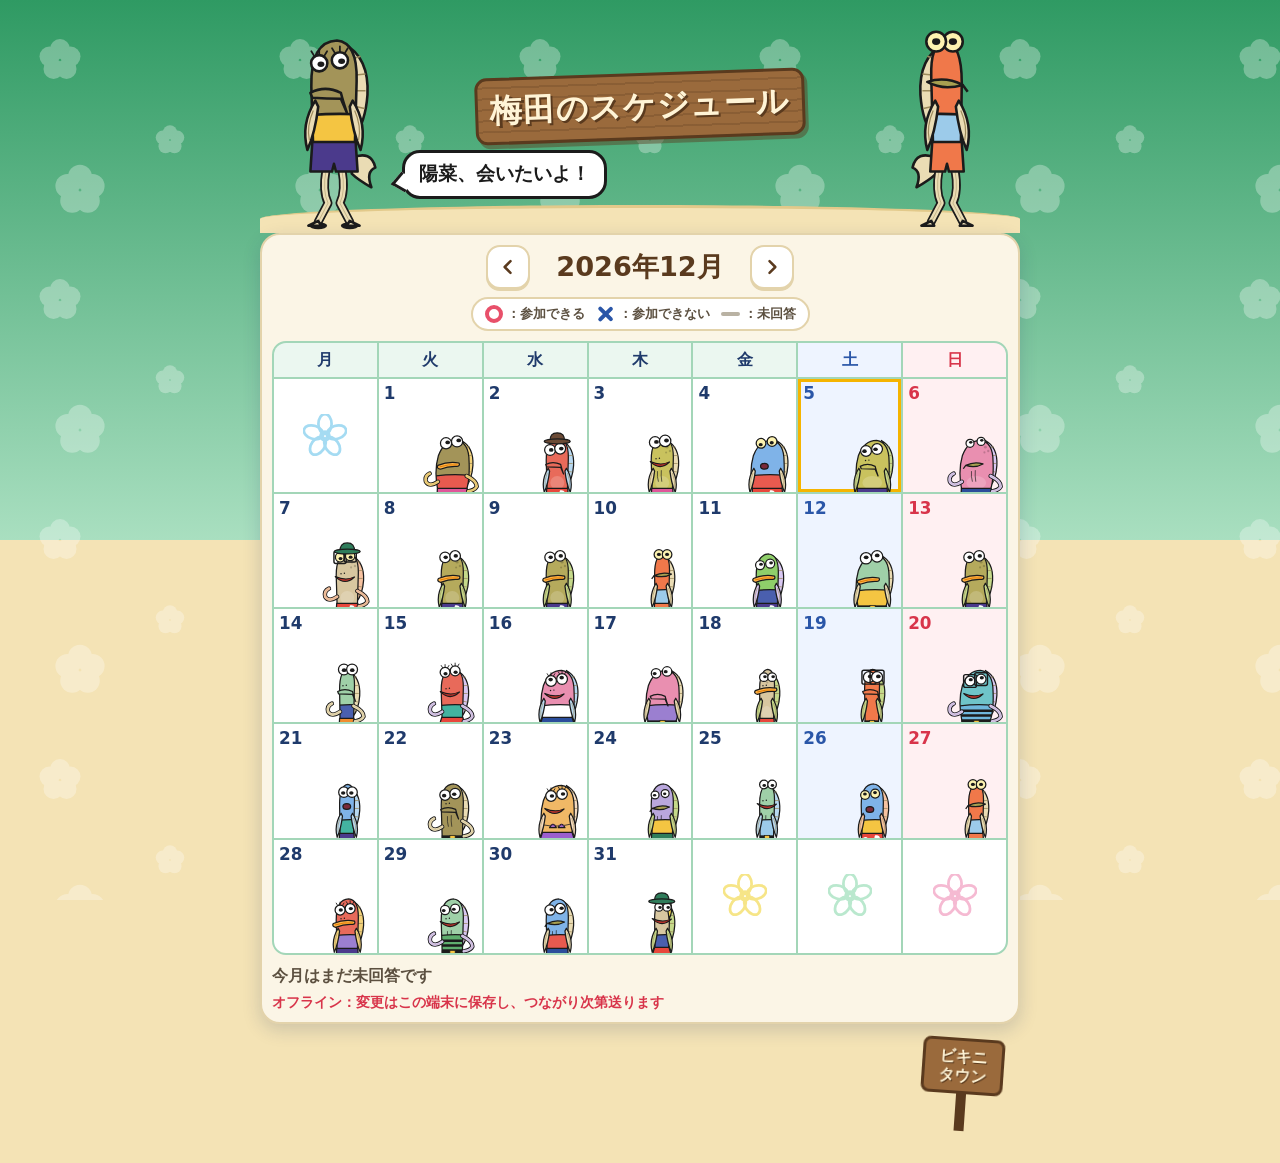
==== commit 2cb07dfd: "Hidden view/edit toggle: plain-looking fish, toast feedback; versioned assets to beat caching" ====
--- a/index.html
+++ b/index.html
@@ -8,17 +8,17 @@
   <meta name="description" content="梅田のスケジュール — 日付をタップして 空欄 → ○（参加できる）→ ×（参加できない）と切り替え。">
   <title>梅田のスケジュール</title>
   <link rel="icon" href="data:image/svg+xml,%3Csvg xmlns='http://www.w3.org/2000/svg' viewBox='0 0 100 100'%3E%3Ctext y='.9em' font-size='90'%3E🐟%3C/text%3E%3C/svg%3E">
-  <link rel="stylesheet" href="style.css">
-  <script src="fish.js" defer></script>
-  <script src="holidays.js" defer></script>
-  <script src="app.js" defer></script>
+  <link rel="stylesheet" href="style.css?v=20261021b">
+  <script src="fish.js?v=20261021b" defer></script>
+  <script src="holidays.js?v=20261021b" defer></script>
+  <script src="app.js?v=20261021b" defer></script>
 </head>
 <body>
   <div class="bubbles" aria-hidden="true"><span></span><span></span><span></span><span></span><span></span><span></span></div>
 
   <header class="banner">
     <div class="banner-inner">
-      <button type="button" id="fish-left" class="banner-fish banner-fish--left mode-toggle" aria-pressed="false" aria-label="編集モードにする"></button>
+      <button type="button" id="fish-left" class="banner-fish banner-fish--left mode-toggle" aria-pressed="false" aria-label="魚"></button>
       <div class="banner-center">
         <h1 class="sign">梅田のスケジュール</h1>
         <p id="speech" class="speech">陽菜、会いたいよ！</p>
@@ -29,7 +29,6 @@
 
   <main class="board">
     <div class="toolbar">
-      <p id="mode-badge" class="mode-badge" aria-live="polite">閲覧モード・左上の魚をタップで編集</p>
       <div class="month-nav">
         <button type="button" class="pill-btn" id="prev-month" aria-label="前の月">
           <svg viewBox="0 0 24 24" width="20" height="20" fill="none" stroke="currentColor" stroke-width="3" stroke-linecap="round" stroke-linejoin="round" aria-hidden="true">
@@ -65,6 +64,8 @@
     <p id="sync-status" class="sync-status" role="status"></p>
   </main>
 
+  <p id="toast" class="toast" role="status" aria-live="polite"></p>
+
   <footer class="site-footer">
     <p class="signpost">ビキニ<br>タウン</p>
   </footer>
--- a/style.css
+++ b/style.css
@@ -198,36 +198,13 @@
   transform: rotate(30deg) skewX(-10deg);
 }
 
-/* The top-left fish doubles as the view/edit toggle; the pencil badge shows the mode */
+/* The top-left fish is a hidden view/edit toggle: it must look exactly like the other fish */
 .mode-toggle {
-  position: relative;
   padding: 0;
   border: 0;
   background: none;
-  cursor: pointer;
-}
-
-.mode-toggle::after {
-  content: "✎";
-  position: absolute;
-  top: 18%;
-  left: 2px;
-  display: grid;
-  place-items: center;
-  width: 26px;
-  height: 26px;
-  border: 2px solid var(--ink);
-  border-radius: 50%;
-  background: #fff;
-  color: var(--ink);
-  font-size: 15px;
-  line-height: 1;
-  box-shadow: 1px 2px 0 rgba(0, 0, 0, 0.25);
-}
-
-.is-editing .mode-toggle::after {
-  background: var(--free);
-  color: #fff;
+  color: inherit;
+  cursor: default;
 }
 
 /* ---- Board ---- */
@@ -245,33 +222,12 @@
   .board { margin: 0 auto; }
 }
 
-.is-editing .board {
-  border-color: var(--free);
-  box-shadow: 0 0 0 3px var(--free), var(--shadow);
-}
-
 .toolbar {
   display: flex;
   flex-direction: column;
   align-items: center;
   gap: 8px;
   margin-bottom: 10px;
-}
-
-.mode-badge {
-  margin: 0;
-  padding: 4px 12px;
-  border-radius: 999px;
-  background: #e9e3d3;
-  color: var(--text-soft);
-  font-size: 0.8rem;
-  font-weight: 700;
-  text-align: center;
-}
-
-.is-editing .mode-badge {
-  background: var(--free);
-  color: #fff;
 }
 
 .month-nav {
@@ -506,6 +462,31 @@
 .month-holidays:empty,
 .sync-status:empty { display: none; }
 
+/* ---- Toast (confirms view/edit switches) ---- */
+.toast {
+  position: fixed;
+  left: 50%;
+  bottom: calc(24px + env(safe-area-inset-bottom));
+  z-index: 10;
+  margin: 0;
+  padding: 10px 18px;
+  border-radius: 999px;
+  background: rgba(27, 27, 27, 0.85);
+  color: #fff;
+  font-size: 0.9rem;
+  font-weight: 700;
+  white-space: nowrap;
+  pointer-events: none;
+  opacity: 0;
+  transform: translate(-50%, 12px);
+  transition: opacity 0.2s, transform 0.2s;
+}
+
+.toast.is-shown {
+  opacity: 1;
+  transform: translate(-50%, 0);
+}
+
 /* ---- Footer signpost ---- */
 .site-footer {
   display: flex;
@@ -544,15 +525,10 @@
 /* ---- One-shot animations (restarted from app.js) ---- */
 .is-hopping { animation: hop 0.5s ease-out; }
 .is-popping { animation: pop 0.4s ease-out; }
-.is-shaking { animation: shake 0.4s ease-in-out; }
 
 @keyframes rise { to { transform: translate(12px, -110vh); } }
 @keyframes hop { 40% { transform: translateY(-10px) rotate(-4deg); } }
 @keyframes pop { 50% { transform: scale(1.12); } }
-@keyframes shake {
-  25% { transform: translateX(-6px); }
-  75% { transform: translateX(6px); }
-}
 
 /* ---- Small iPhones (SE / mini) ---- */
 @media (max-width: 380px) {
